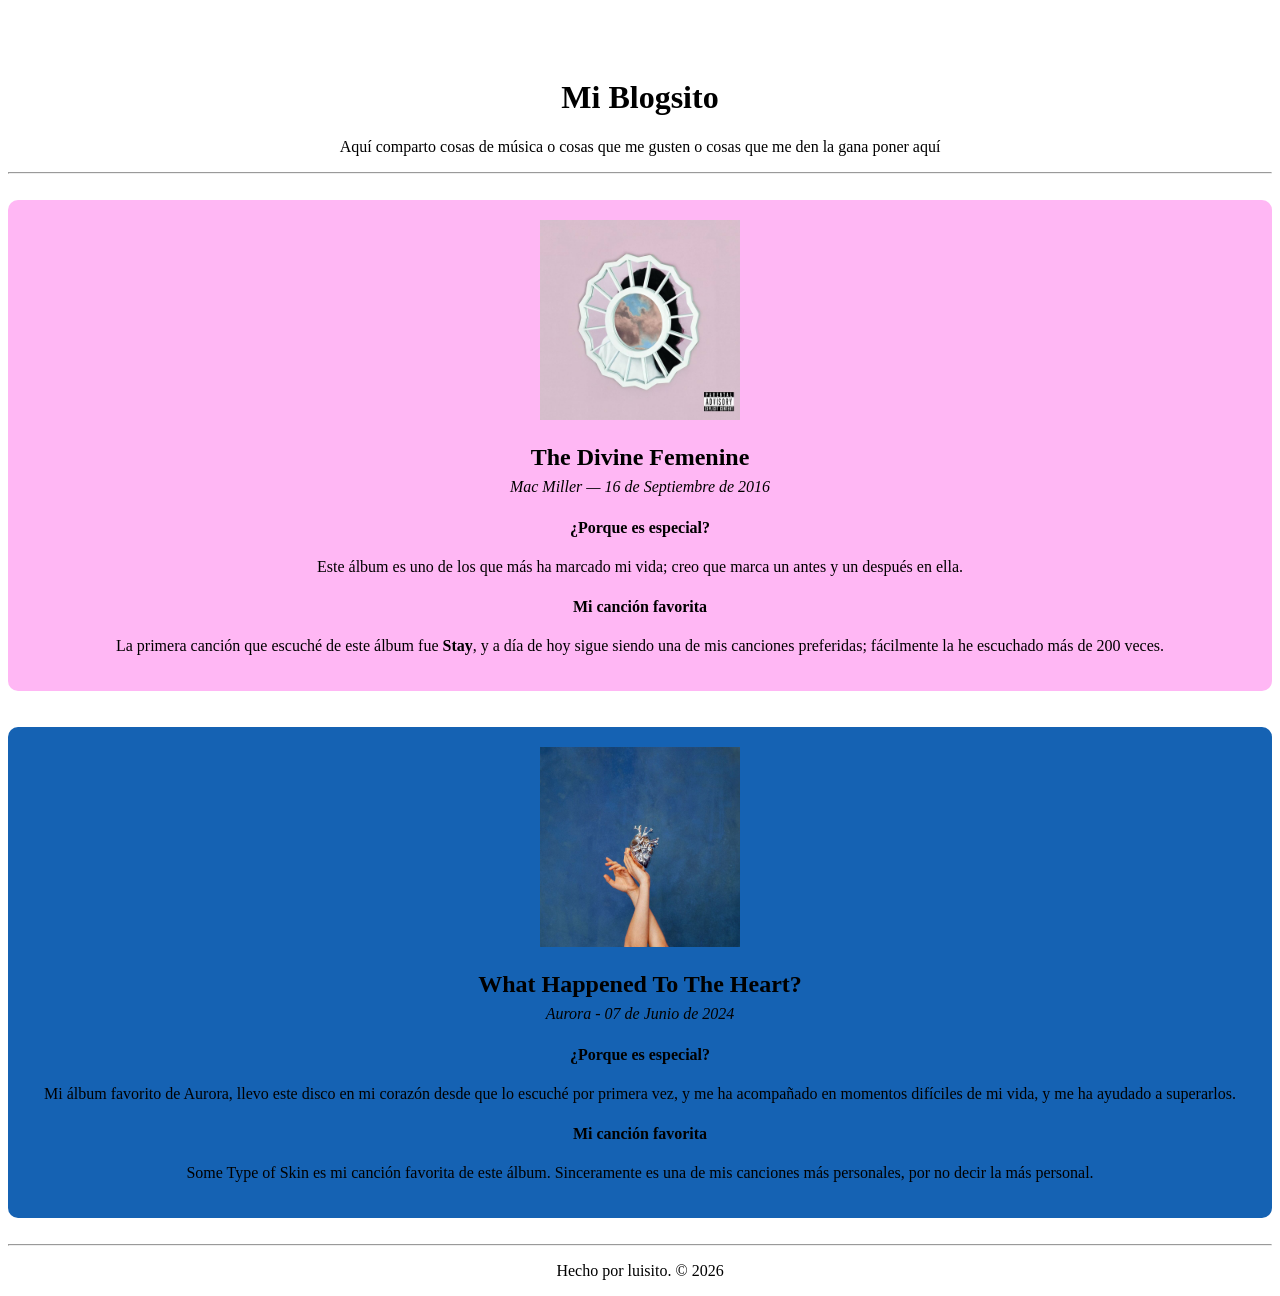
==== index.html @ edd86113 "Aurorita" ====
<!DOCTYPE html>
<html lang="es">
<head>
    <meta charset="UTF-8">
    <meta name="viewport" content="width=device-width, initial-scale=1.0">
    <title>Blogsito</title>
    <link rel="stylesheet" href="css/style.css">
</head>
<body>
    <header>
       <h1 align="center">Mi Blogsito</h1>
    <p>Aquí comparto cosas de música o cosas que me gusten o cosas que me den la gana poner aquí</p>
    </header> 
<hr>
<br>

<main>
    <div id="album1">
        <article>
            <div style="text-align: center;">
            <img src="img/TDF.jpg" width="200">
            </div>

            <h2 >
                The Divine Femenine
                <br>
                <span style="font-weight: normal; font-size: 16px;"><em>Mac Miller — 16 de Septiembre de 2016</em></span>
            </h2> 

           <h4>
            ¿Porque es especial?
           </h4>
           <p>
            Este álbum es uno de los que más ha marcado mi vida; creo que marca un antes y un después en ella.
           </p>

           <h4>Mi canción favorita</h4>
            <p >
            La primera canción que escuché de este álbum fue <b>Stay</b>, y a día de hoy 
            sigue siendo una de mis canciones preferidas; fácilmente la he escuchado más de 200 veces.
            </p>
        </article>
    </div>
        <br>
        <br>
    <div id="album2">
        <article>
            <div style="text-align: center;">
            <img src="img/WHTTH.jpg" width="200">
            </div>

            <h2 >
                What Happened To The Heart?
                <br>
                <span style="font-weight: normal; font-size: 16px;"><em>Aurora - 07 de Junio de 2024</em></span>
            </h2> 

           <h4>
            ¿Porque es especial?
           </h4>
           <p>
           Mi álbum favorito de Aurora, llevo este disco en mi corazón desde que lo escuché por primera vez, 
           y me ha acompañado en momentos difíciles de mi vida, y me ha ayudado a superarlos.
           </p>

           <h4>Mi canción favorita</h4>
            <p >
            Some Type of Skin es mi canción favorita de este álbum. Sinceramente es una de mis canciones más personales, por no decir la más personal.
            </p>
        </article>
    </div>


    </main>

    <br>
    <hr>

    <footer>
        <p>Hecho por luisito. &copy; 2026</p>
    </footer>

</body>
</html>
---- css/style.css ----
p, h2, h4 {
    text-align: center;
}

#album1{
   background-color: #ffb7f4; 
    padding: 20px;
    border-radius: 10px;
}

#album2{
   background-color: #1562b3; 
    padding: 20px;
    border-radius: 10px;
}

body {
    background-color: #ffffff
    text-align: center;
    padding-top: 50px;
}
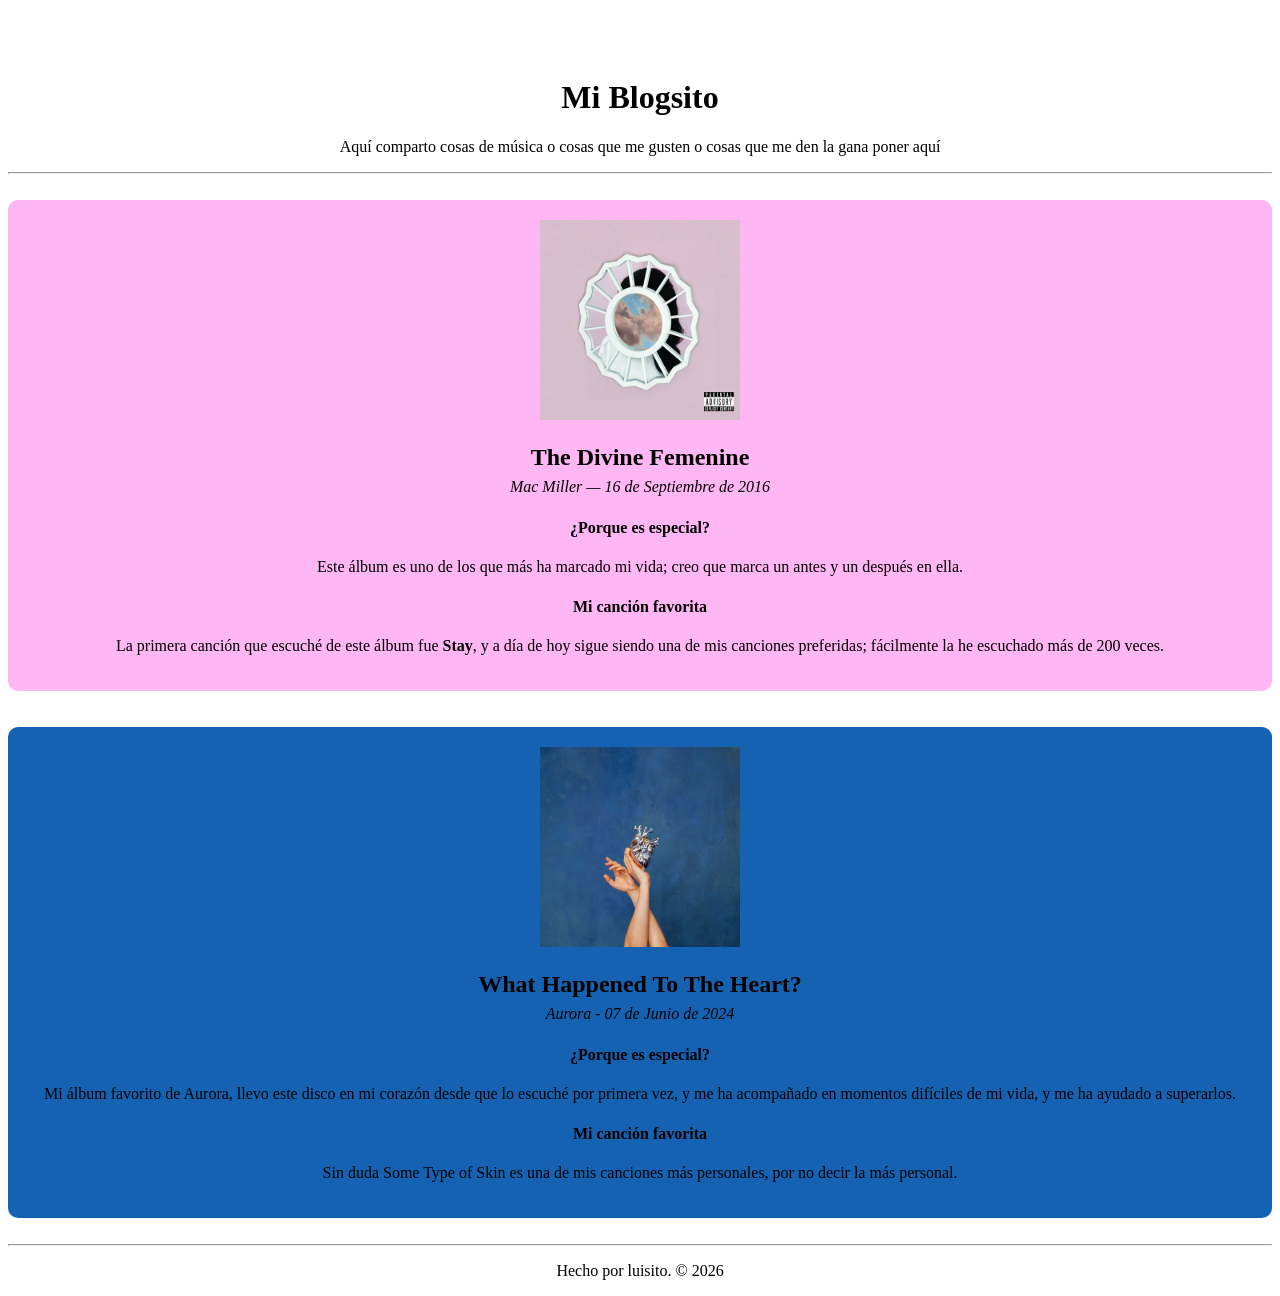
==== commit 81e04ef9: "cosas x" ====
--- a/index.html
+++ b/index.html
@@ -65,7 +65,7 @@
 
            <h4>Mi canción favorita</h4>
             <p >
-            Some Type of Skin es mi canción favorita de este álbum. Sinceramente es una de mis canciones más personales, por no decir la más personal.
+            Sin duda Some Type of Skin es una de mis canciones más personales, por no decir la más personal.
             </p>
         </article>
     </div>
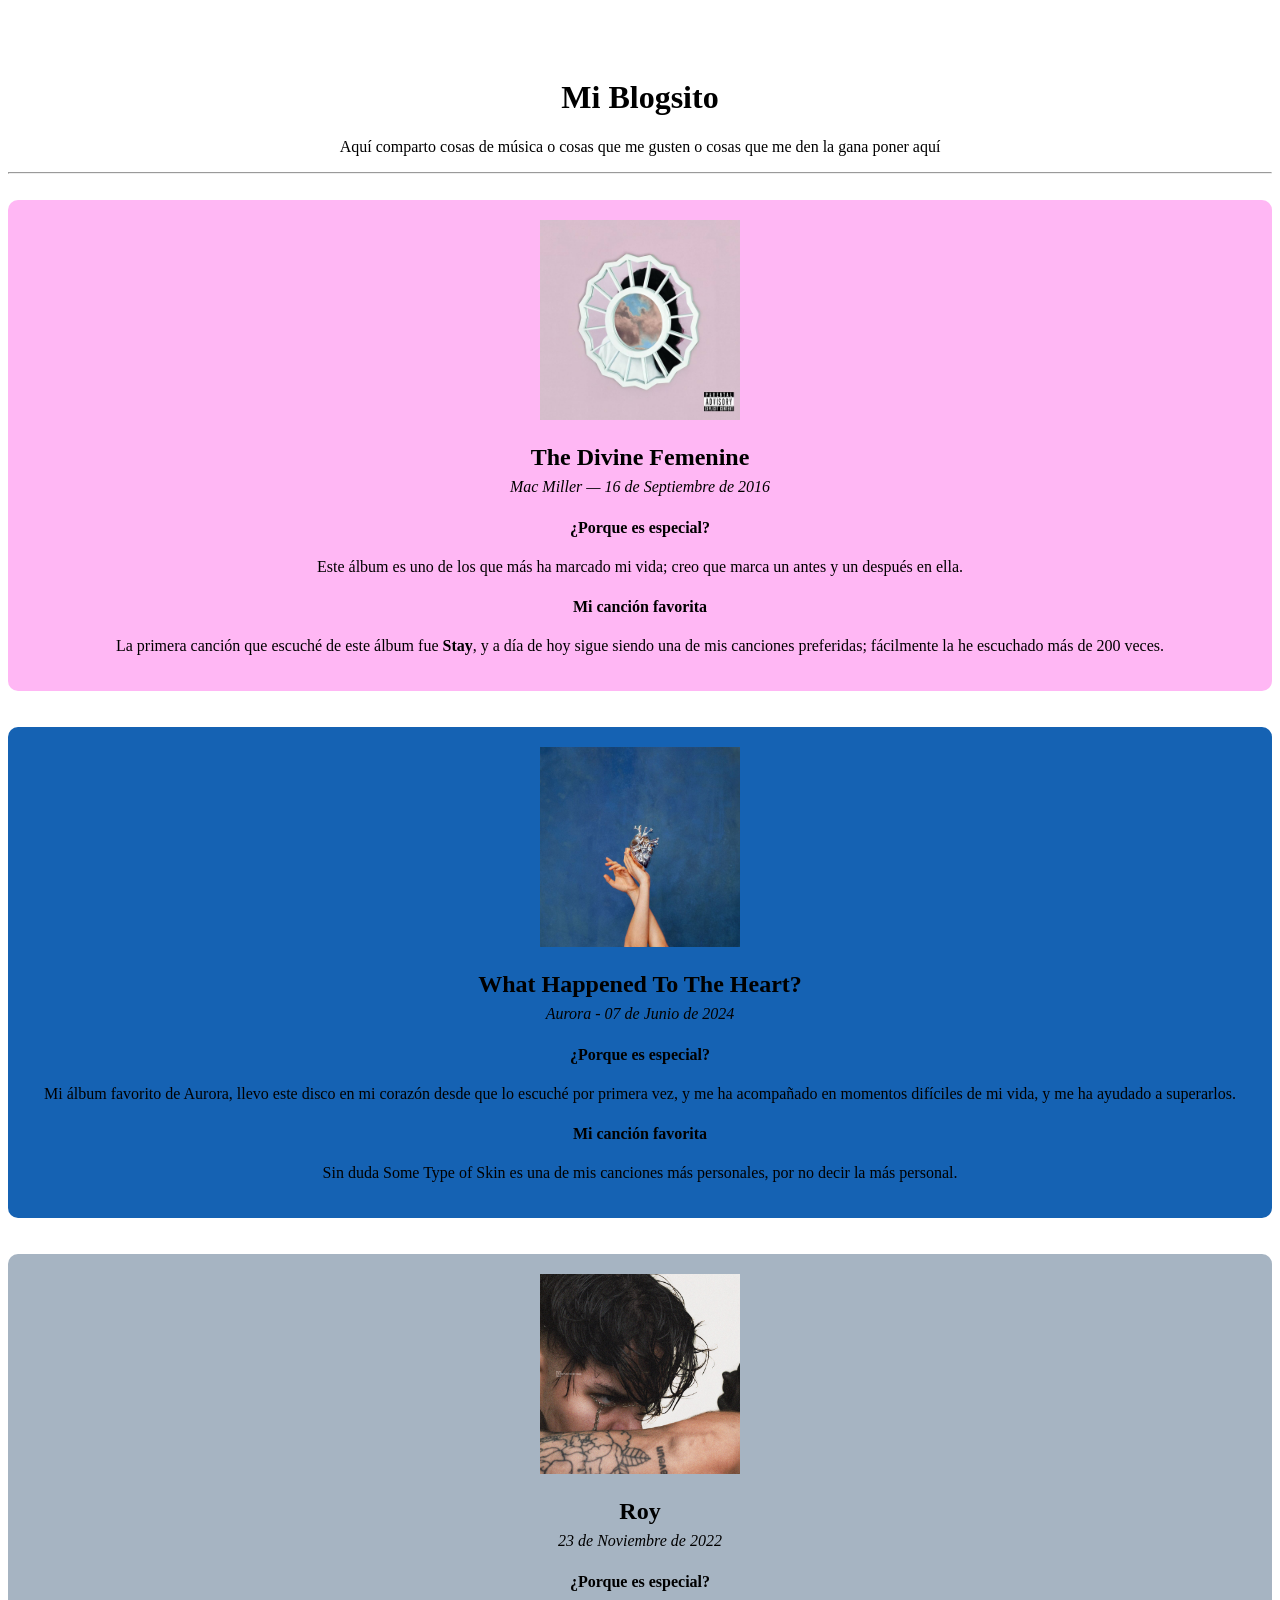
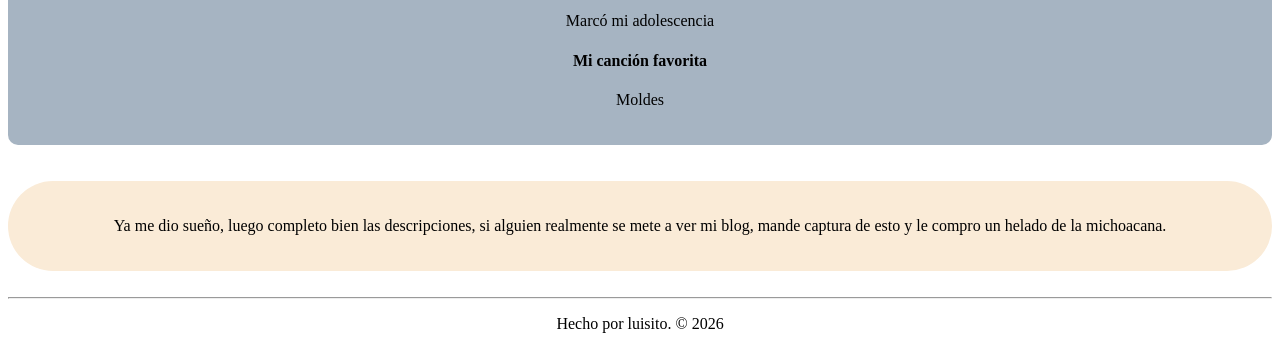
==== commit a876030f: "sueño" ====
--- a/index.html
+++ b/index.html
@@ -41,8 +41,10 @@
             </p>
         </article>
     </div>
+
         <br>
         <br>
+
     <div id="album2">
         <article>
             <div style="text-align: center;">
@@ -70,6 +72,44 @@
         </article>
     </div>
 
+        <br>
+        <br>
+
+    <div id="album3">
+        <article>
+            <div style="text-align: center;">
+            <img src="img/ROY.jpeg" width="200">
+            </div>
+
+            <h2 >
+                Roy
+                <br>
+                <span style="font-weight: normal; font-size: 16px;"><em>23 de Noviembre de 2022</em></span>
+            </h2> 
+
+           <h4>
+            ¿Porque es especial?
+           </h4>
+           <p>
+          Marcó mi adolescencia
+           </p>
+
+           <h4>Mi canción favorita</h4>
+            <p >
+            Moldes
+            </p>
+        </article>
+    </div>
+    <br>
+    <br>
+
+    <div id="xd">
+        <p>
+            Ya me dio sueño, luego completo bien las descripciones, si alguien realmente se mete a ver mi blog,
+             mande captura de esto y le compro un helado de la michoacana.  
+        </p>
+    </div>
+
 
     </main>
 
--- a/css/style.css
+++ b/css/style.css
@@ -14,6 +14,17 @@
     border-radius: 10px;
 }
 
+#album3{
+   background-color: #a6b4c2; 
+    padding: 20px;
+    border-radius: 10px;
+}
+#xd{
+background-color: antiquewhite;
+padding: 20px;
+border-radius: 50px;
+}
+
 body {
     background-color: #ffffff
     text-align: center;
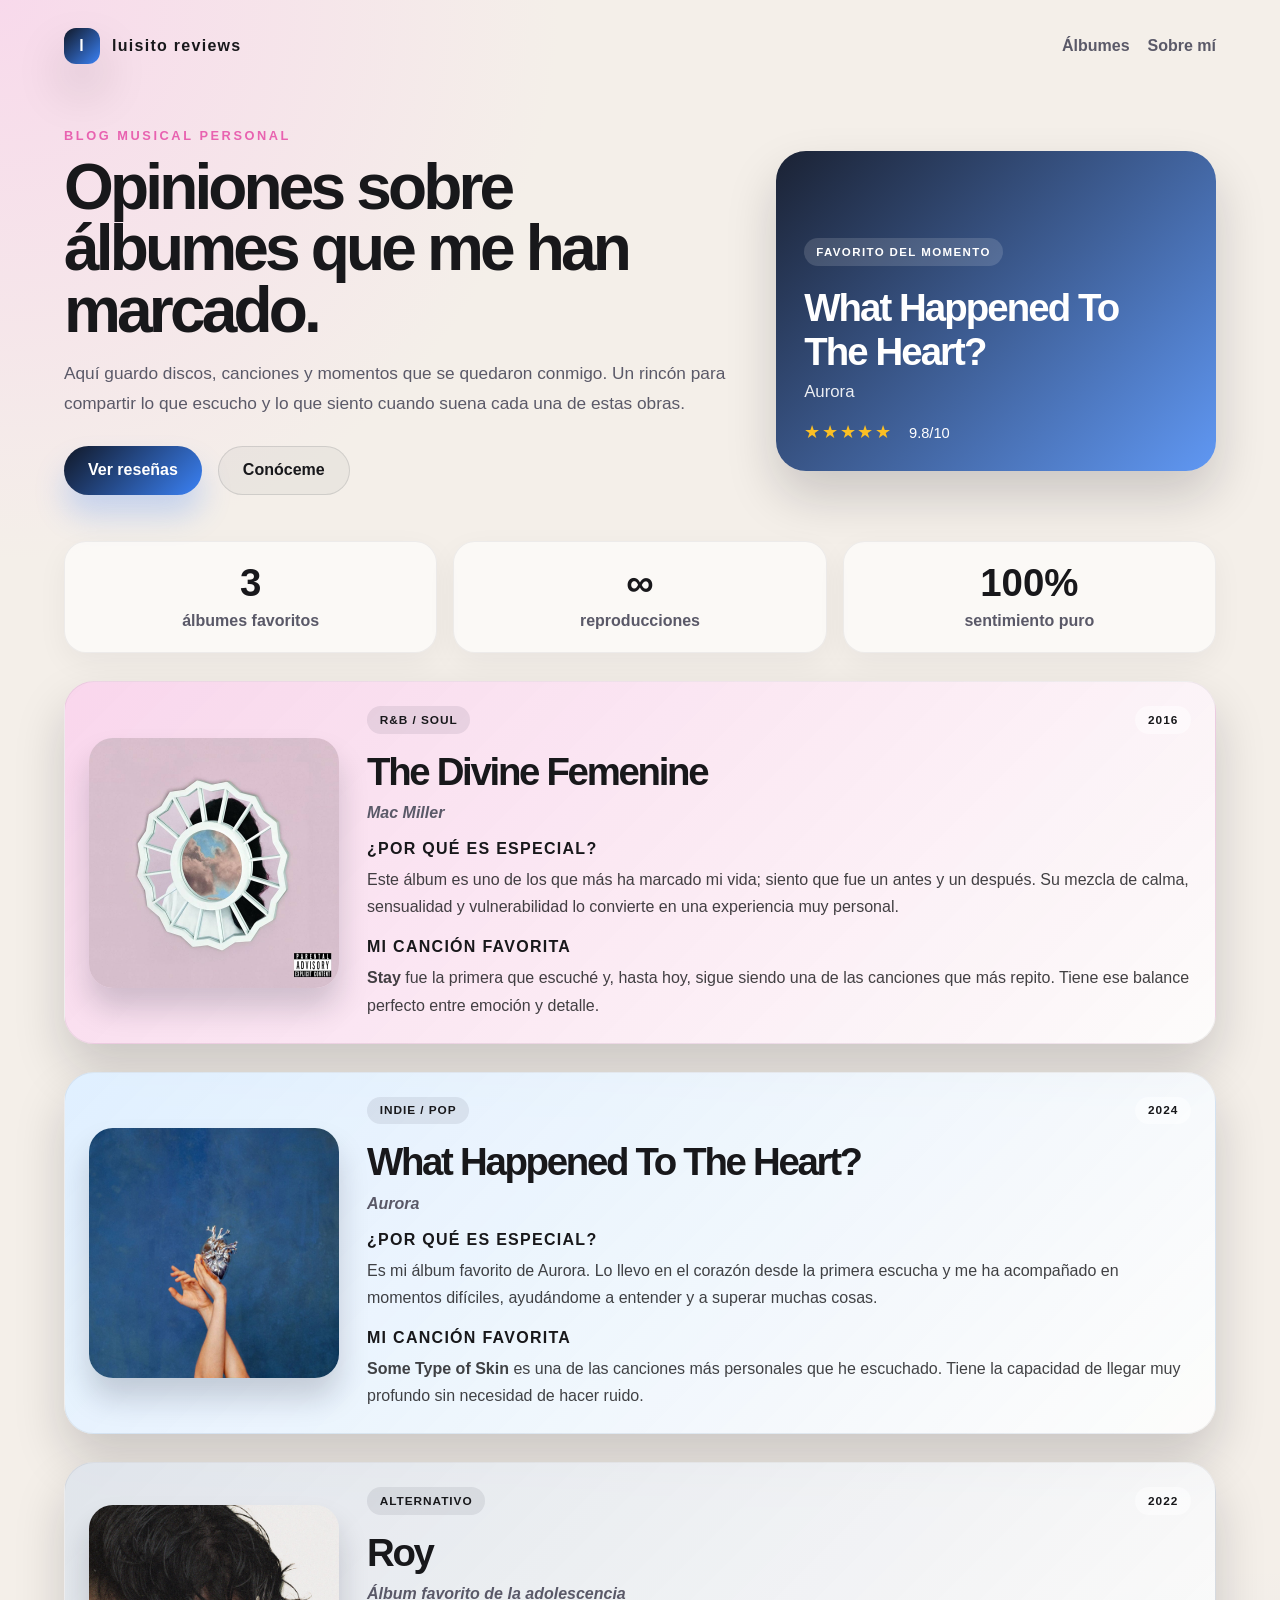
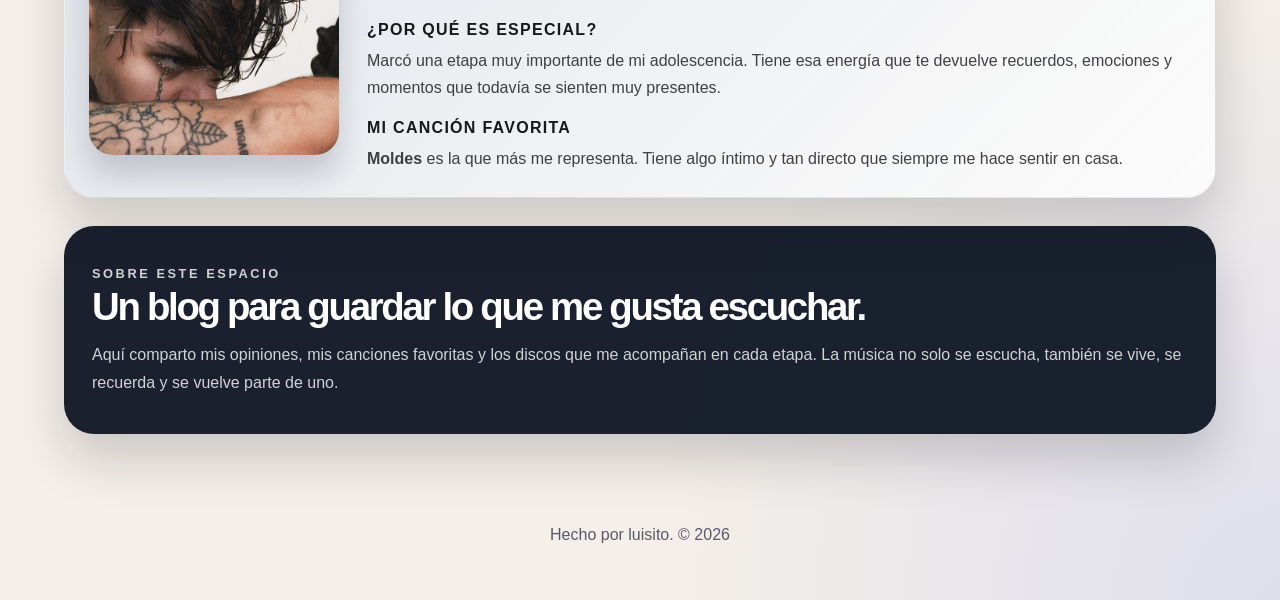
==== commit 68380352: "Rediseño moderno de la página de reseñas Co-authored-by: Copilot <223556219+Copilot@users.noreply.gi" ====
--- a/index.html
+++ b/index.html
@@ -1,124 +1,172 @@
 <!DOCTYPE html>
 <html lang="es">
-<head>
-    <meta charset="UTF-8">
-    <meta name="viewport" content="width=device-width, initial-scale=1.0">
-    <title>Blogsito</title>
-    <link rel="stylesheet" href="css/style.css">
-</head>
-<body>
-    <header>
-       <h1 align="center">Mi Blogsito</h1>
-    <p>Aquí comparto cosas de música o cosas que me gusten o cosas que me den la gana poner aquí</p>
-    </header> 
-<hr>
-<br>
+ <head>
+   <meta charset="UTF-8" />
+   <meta name="viewport" content="width=device-width, initial-scale=1.0" />
+   <title>Album Reviews</title>
+   <link rel="stylesheet" href="css/style.css" />
+ </head>
+ <body>
+   <header class="topbar">
+     <div class="brand">
+       <span class="brand-mark">L</span>
+       <span>luisito reviews</span>
+     </div>
+     <nav class="nav">
+       <a href="#albumes">Álbumes</a>
+       <a href="#about">Sobre mí</a>
+     </nav>
+   </header>
 
-<main>
-    <div id="album1">
-        <article>
-            <div style="text-align: center;">
-            <img src="img/TDF.jpg" width="200">
+   <main class="page-shell">
+     <section class="hero">
+       <div class="hero-copy">
+         <p class="eyebrow">Blog musical personal</p>
+         <h1>Opiniones sobre álbumes que me han marcado.</h1>
+         <p class="lead">
+           Aquí guardo discos, canciones y momentos que se quedaron conmigo.
+           Un rincón para compartir lo que escucho y lo que siento cuando suena cada una de estas obras.
+         </p>
+         <div class="hero-actions">
+           <a class="button primary" href="#albumes">Ver reseñas</a>
+           <a class="button ghost" href="#about">Conóceme</a>
+         </div>
+       </div>
+
+       <div class="hero-card">
+         <div class="mini-label">Favorito del momento</div>
+         <h2>What Happened To The Heart?</h2>
+         <p>Aurora</p>
+         <div class="rating">
+           <span>★★★★★</span>
+           <small>9.8/10</small>
+         </div>
+       </div>
+     </section>
+
+     <section class="stats" aria-label="estadísticas de la página">
+       <div class="stat">
+         <strong>3</strong>
+         <span>álbumes favoritos</span>
+       </div>
+       <div class="stat">
+         <strong>∞</strong>
+         <span>reproducciones</span>
+       </div>
+       <div class="stat">
+         <strong>100%</strong>
+         <span>sentimiento puro</span>
+       </div>
+     </section>
+
+     <section class="albums" id="albumes">
+       <article class="album-card album-card--pink">
+         <div class="cover-wrap">
+           <img src="img/TDF.jpg" alt="Portada de The Divine Femenine" />
+         </div>
+
+         <div class="album-body">
+           <div class="meta-row">
+             <span class="tag">R&B / Soul</span>
+             <span class="year">2016</span>
+           </div>
+           <h3>The Divine Femenine</h3>
+           <p class="artist">Mac Miller</p>
+
+           <div class="section-block">
+             <h4>¿Por qué es especial?</h4>
+             <p>
+               Este álbum es uno de los que más ha marcado mi vida; siento que fue un antes y un después.
+               Su mezcla de calma, sensualidad y vulnerabilidad lo convierte en una experiencia muy personal.
+             </p>
             </div>
 
-            <h2 >
-                The Divine Femenine
-                <br>
-                <span style="font-weight: normal; font-size: 16px;"><em>Mac Miller — 16 de Septiembre de 2016</em></span>
-            </h2> 
+           <div class="section-block">
+             <h4>Mi canción favorita</h4>
+             <p>
+               <strong>Stay</strong> fue la primera que escuché y, hasta hoy, sigue siendo una de las canciones que más repito.
+               Tiene ese balance perfecto entre emoción y detalle.
+             </p>
+           </div>
+         </div>
+       </article>
 
-           <h4>
-            ¿Porque es especial?
-           </h4>
-           <p>
-            Este álbum es uno de los que más ha marcado mi vida; creo que marca un antes y un después en ella.
-           </p>
+       <article class="album-card album-card--blue">
+         <div class="cover-wrap">
+           <img src="img/WHTTH.jpg" alt="Portada de What Happened To The Heart?" />
+         </div>
 
-           <h4>Mi canción favorita</h4>
-            <p >
-            La primera canción que escuché de este álbum fue <b>Stay</b>, y a día de hoy 
-            sigue siendo una de mis canciones preferidas; fácilmente la he escuchado más de 200 veces.
-            </p>
-        </article>
-    </div>
+         <div class="album-body">
+           <div class="meta-row">
+             <span class="tag">Indie / Pop</span>
+             <span class="year">2024</span>
+           </div>
+           <h3>What Happened To The Heart?</h3>
+           <p class="artist">Aurora</p>
 
-        <br>
-        <br>
+           <div class="section-block">
+             <h4>¿Por qué es especial?</h4>
+             <p>
+               Es mi álbum favorito de Aurora. Lo llevo en el corazón desde la primera escucha y me ha acompañado en momentos difíciles,
+               ayudándome a entender y a superar muchas cosas.
+             </p>
+           </div>
 
-    <div id="album2">
-        <article>
-            <div style="text-align: center;">
-            <img src="img/WHTTH.jpg" width="200">
-            </div>
+           <div class="section-block">
+             <h4>Mi canción favorita</h4>
+             <p>
+               <strong>Some Type of Skin</strong> es una de las canciones más personales que he escuchado.
+               Tiene la capacidad de llegar muy profundo sin necesidad de hacer ruido.
+             </p>
+           </div>
+         </div>
+       </article>
 
-            <h2 >
-                What Happened To The Heart?
-                <br>
-                <span style="font-weight: normal; font-size: 16px;"><em>Aurora - 07 de Junio de 2024</em></span>
-            </h2> 
+       <article class="album-card album-card--gray">
+         <div class="cover-wrap">
+           <img src="img/ROY.jpeg" alt="Portada del álbum Roy" />
+         </div>
 
-           <h4>
-            ¿Porque es especial?
-           </h4>
-           <p>
-           Mi álbum favorito de Aurora, llevo este disco en mi corazón desde que lo escuché por primera vez, 
-           y me ha acompañado en momentos difíciles de mi vida, y me ha ayudado a superarlos.
-           </p>
+         <div class="album-body">
+           <div class="meta-row">
+             <span class="tag">Alternativo</span>
+             <span class="year">2022</span>
+           </div>
+           <h3>Roy</h3>
+           <p class="artist">Álbum favorito de la adolescencia</p>
 
-           <h4>Mi canción favorita</h4>
-            <p >
-            Sin duda Some Type of Skin es una de mis canciones más personales, por no decir la más personal.
-            </p>
-        </article>
-    </div>
+           <div class="section-block">
+             <h4>¿Por qué es especial?</h4>
+             <p>
+               Marcó una etapa muy importante de mi adolescencia. Tiene esa energía que te devuelve recuerdos,
+               emociones y momentos que todavía se sienten muy presentes.
+             </p>
+           </div>
 
-        <br>
-        <br>
+           <div class="section-block">
+             <h4>Mi canción favorita</h4>
+             <p>
+               <strong>Moldes</strong> es la que más me representa. Tiene algo íntimo y tan directo que siempre me hace sentir en casa.
+             </p>
+           </div>
+         </div>
+       </article>
+     </section>
 
-    <div id="album3">
-        <article>
-            <div style="text-align: center;">
-            <img src="img/ROY.jpeg" width="200">
-            </div>
+     <section class="about" id="about">
+       <div class="about-card">
+         <p class="eyebrow">Sobre este espacio</p>
+         <h2>Un blog para guardar lo que me gusta escuchar.</h2>
+         <p>
+           Aquí comparto mis opiniones, mis canciones favoritas y los discos que me acompañan en cada etapa.
+           La música no solo se escucha, también se vive, se recuerda y se vuelve parte de uno.
+         </p>
+       </div>
+     </section>
+   </main>
 
-            <h2 >
-                Roy
-                <br>
-                <span style="font-weight: normal; font-size: 16px;"><em>23 de Noviembre de 2022</em></span>
-            </h2> 
-
-           <h4>
-            ¿Porque es especial?
-           </h4>
-           <p>
-          Marcó mi adolescencia
-           </p>
-
-           <h4>Mi canción favorita</h4>
-            <p >
-            Moldes
-            </p>
-        </article>
-    </div>
-    <br>
-    <br>
-
-    <div id="xd">
-        <p>
-            Ya me dio sueño, luego completo bien las descripciones, si alguien realmente se mete a ver mi blog,
-             mande captura de esto y le compro un helado de la michoacana.  
-        </p>
-    </div>
-
-
-    </main>
-
-    <br>
-    <hr>
-
-    <footer>
-        <p>Hecho por luisito. &copy; 2026</p>
-    </footer>
-
-</body>
+   <footer class="footer">
+     <p>Hecho por luisito. © 2026</p>
+   </footer>
+ </body>
 </html>
--- a/css/style.css
+++ b/css/style.css
@@ -1,32 +1,417 @@
-p, h2, h4 {
-    text-align: center;
-}
-
-#album1{
-   background-color: #ffb7f4; 
-    padding: 20px;
-    border-radius: 10px;
-}
-
-#album2{
-   background-color: #1562b3; 
-    padding: 20px;
-    border-radius: 10px;
-}
-
-#album3{
-   background-color: #a6b4c2; 
-    padding: 20px;
-    border-radius: 10px;
-}
-#xd{
-background-color: antiquewhite;
-padding: 20px;
-border-radius: 50px;
+:root {
+ --bg: #f4efe9;
+ --bg-strong: #1a1a1d;
+ --card: rgba(255, 255, 255, 0.72);
+ --card-strong: rgba(255, 255, 255, 0.9);
+ --text: #18181b;
+ --muted: #5a5968;
+ --shadow: 0 25px 50px rgba(16, 18, 29, 0.18);
+ --pink: #f9d4ec;
+ --pink-deep: #e862b0;
+ --blue: #dfefff;
+ --blue-deep: #2a5aa8;
+ --gray: #dfe4eb;
+ --gray-deep: #4d5f73;
+}
+
+* {
+ box-sizing: border-box;
+}
+
+html {
+ scroll-behavior: smooth;
 }
 
 body {
-    background-color: #ffffff
-    text-align: center;
-    padding-top: 50px;
+ margin: 0;
+ min-height: 100vh;
+ background:
+   radial-gradient(circle at top left, rgba(249, 212, 236, 0.8), transparent 22%),
+   radial-gradient(circle at bottom right, rgba(91, 124, 255, 0.14), transparent 25%),
+   var(--bg);
+ color: var(--text);
+ font-family: "Segoe UI", Tahoma, Geneva, Verdana, sans-serif;
+}
+
+img {
+ max-width: 100%;
+ display: block;
+}
+
+.topbar {
+ max-width: 1200px;
+ margin: 0 auto;
+ padding: 28px 24px 10px;
+ display: flex;
+ align-items: center;
+ justify-content: space-between;
+}
+
+.brand {
+ display: inline-flex;
+ align-items: center;
+ gap: 12px;
+ font-weight: 700;
+ letter-spacing: 0.08em;
+ text-transform: lowercase;
+}
+
+.brand-mark {
+ width: 36px;
+ height: 36px;
+ border-radius: 12px;
+ display: grid;
+ place-items: center;
+ background: linear-gradient(135deg, #111827, #3b82f6);
+ color: white;
+ box-shadow: var(--shadow);
+}
+
+.nav {
+ display: flex;
+ gap: 18px;
+}
+
+.nav a {
+ color: var(--muted);
+ text-decoration: none;
+ font-weight: 600;
+}
+
+.page-shell {
+ max-width: 1200px;
+ margin: 0 auto;
+ padding: 20px 24px 48px;
+}
+
+.hero {
+ display: grid;
+ grid-template-columns: 1.4fr 0.9fr;
+ gap: 28px;
+ align-items: center;
+ padding: 34px 0 30px;
+}
+
+.eyebrow {
+ margin: 0 0 14px;
+ font-size: 0.8rem;
+ font-weight: 700;
+ letter-spacing: 0.2em;
+ text-transform: uppercase;
+ color: var(--pink-deep);
+}
+
+.hero-copy h1 {
+ margin: 0;
+ font-size: clamp(2.4rem, 5vw, 5rem);
+ line-height: 0.96;
+ letter-spacing: -0.06em;
+}
+
+.lead {
+ max-width: 680px;
+ margin-top: 18px;
+ color: var(--muted);
+ font-size: 1.08rem;
+ line-height: 1.7;
+}
+
+.hero-actions {
+ display: flex;
+ gap: 16px;
+ flex-wrap: wrap;
+ margin-top: 28px;
+}
+
+.button {
+ display: inline-flex;
+ align-items: center;
+ justify-content: center;
+ padding: 0.9rem 1.5rem;
+ border-radius: 999px;
+ text-decoration: none;
+ font-weight: 700;
+ transition: transform 0.2s ease, box-shadow 0.2s ease;
+}
+
+.button:hover {
+ transform: translateY(-2px);
+}
+
+.button.primary {
+ color: white;
+ background: linear-gradient(135deg, #111827, #3b82f6);
+ box-shadow: 0 20px 30px rgba(59, 130, 246, 0.25);
+}
+
+.button.ghost {
+ color: var(--text);
+ background: rgba(17, 24, 39, 0.04);
+ border: 1px solid rgba(17, 24, 39, 0.12);
+}
+
+.hero-card {
+ min-height: 320px;
+ padding: 28px;
+ border-radius: 30px;
+ background: linear-gradient(135deg, rgba(15, 23, 42, 0.95), rgba(59, 130, 246, 0.8));
+ color: white;
+ box-shadow: var(--shadow);
+ display: flex;
+ flex-direction: column;
+ justify-content: end;
+}
+
+.mini-label {
+ display: inline-block;
+ width: fit-content;
+ padding: 8px 12px;
+ border-radius: 999px;
+ background: rgba(255, 255, 255, 0.14);
+ font-size: 0.72rem;
+ font-weight: 700;
+ text-transform: uppercase;
+ letter-spacing: 0.12em;
+}
+
+.hero-card h2 {
+ margin: 20px 0 8px;
+ font-size: clamp(2rem, 3vw, 2.7rem);
+ letter-spacing: -0.05em;
+}
+
+.hero-card p {
+ margin: 0;
+ font-size: 1.05rem;
+ opacity: 0.9;
+}
+
+.rating {
+ margin-top: 20px;
+ display: flex;
+ align-items: center;
+ gap: 16px;
+ font-size: 1.1rem;
+}
+
+.rating span {
+ color: #fbbf24;
+ letter-spacing: 0.1em;
+}
+
+.stats {
+ display: grid;
+ grid-template-columns: repeat(3, minmax(0, 1fr));
+ gap: 16px;
+ margin: 16px 0 28px;
+}
+
+.stat {
+ padding: 22px 20px;
+ border-radius: 22px;
+ background: rgba(255, 255, 255, 0.6);
+ border: 1px solid rgba(17, 24, 39, 0.06);
+ display: flex;
+ flex-direction: column;
+ align-items: center;
+ justify-content: center;
+ box-shadow: 0 10px 30px rgba(15, 23, 42, 0.05);
+}
+
+.stat strong {
+ font-size: clamp(2rem, 3vw, 2.8rem);
+ line-height: 1;
+}
+
+.stat span {
+ margin-top: 10px;
+ color: var(--muted);
+ font-weight: 600;
+ text-align: center;
+}
+
+.albums {
+ display: grid;
+ grid-template-columns: 1fr;
+ gap: 28px;
+}
+
+.album-card {
+ display: grid;
+ grid-template-columns: 250px minmax(0, 1fr);
+ gap: 28px;
+ align-items: center;
+ padding: 24px;
+ border-radius: 30px;
+ overflow: hidden;
+ box-shadow: var(--shadow);
+ border: 1px solid rgba(17, 24, 39, 0.06);
+}
+
+.album-card--pink {
+ background: linear-gradient(135deg, rgba(249, 212, 236, 0.93), rgba(255, 255, 255, 0.8));
+}
+
+.album-card--blue {
+ background: linear-gradient(135deg, rgba(223, 239, 255, 0.98), rgba(255, 255, 255, 0.82));
+}
+
+.album-card--gray {
+ background: linear-gradient(135deg, rgba(223, 228, 235, 0.96), rgba(255, 255, 255, 0.82));
+}
+
+.cover-wrap {
+ width: 100%;
+ aspect-ratio: 1;
+ border-radius: 24px;
+ overflow: hidden;
+ box-shadow: 0 20px 30px rgba(17, 24, 39, 0.18);
+}
+
+.cover-wrap img {
+ width: 100%;
+ height: 100%;
+ object-fit: cover;
+}
+
+.album-body {
+ display: flex;
+ flex-direction: column;
+ gap: 18px;
+}
+
+.meta-row {
+ display: flex;
+ align-items: center;
+ justify-content: space-between;
+ gap: 12px;
+}
+
+.tag,
+.year {
+ display: inline-flex;
+ align-items: center;
+ padding: 0.42rem 0.8rem;
+ border-radius: 999px;
+ font-size: 0.74rem;
+ font-weight: 700;
+ letter-spacing: 0.08em;
+ text-transform: uppercase;
+}
+
+.tag {
+ background: rgba(17, 24, 39, 0.08);
+}
+
+.year {
+ background: rgba(255, 255, 255, 0.45);
+}
+
+.album-card h3 {
+ margin: 0;
+ font-size: clamp(2rem, 3vw, 2.6rem);
+ line-height: 1.05;
+ letter-spacing: -0.06em;
+}
+
+.artist {
+ margin: -6px 0 0;
+ color: var(--muted);
+ font-weight: 700;
+ font-style: italic;
+}
+
+.section-block {
+ display: flex;
+ flex-direction: column;
+ gap: 8px;
+}
+
+.section-block h4 {
+ margin: 0;
+ font-size: 1rem;
+ text-transform: uppercase;
+ letter-spacing: 0.08em;
+ color: var(--text);
+}
+
+.section-block p {
+ margin: 0;
+ line-height: 1.7;
+ color: rgba(24, 24, 27, 0.82);
+}
+
+.about {
+ padding-top: 28px;
+}
+
+.about-card {
+ padding: 36px 28px;
+ background: rgba(17, 24, 39, 0.96);
+ color: white;
+ border-radius: 30px;
+ box-shadow: var(--shadow);
+}
+
+.about-card h2 {
+ margin: 0 0 12px;
+ font-size: clamp(2rem, 3vw, 3rem);
+ letter-spacing: -0.06em;
+}
+
+.about-card p {
+ margin: 0;
+ color: rgba(255, 255, 255, 0.8);
+ line-height: 1.8;
+}
+
+.footer {
+ padding: 28px 20px 40px;
+ text-align: center;
+ color: var(--muted);
+}
+
+@media (max-width: 800px) {
+ .topbar {
+   flex-direction: column;
+   gap: 16px;
+ }
+
+ .hero {
+   grid-template-columns: 1fr;
+ }
+
+ .stats {
+   grid-template-columns: 1fr;
+ }
+
+ .album-card {
+   grid-template-columns: 1fr;
+ }
+}
+
+@media (max-width: 540px) {
+ .page-shell {
+   padding-left: 16px;
+   padding-right: 16px;
+ }
+
+ .topbar {
+   padding-left: 16px;
+   padding-right: 16px;
+ }
+
+ .nav {
+   gap: 10px;
+   font-size: 0.9rem;
+ }
+
+ .album-card {
+   padding: 18px;
+ }
+
+ .cover-wrap {
+   max-width: 280px;
+   margin: 0 auto;
+ }
 }
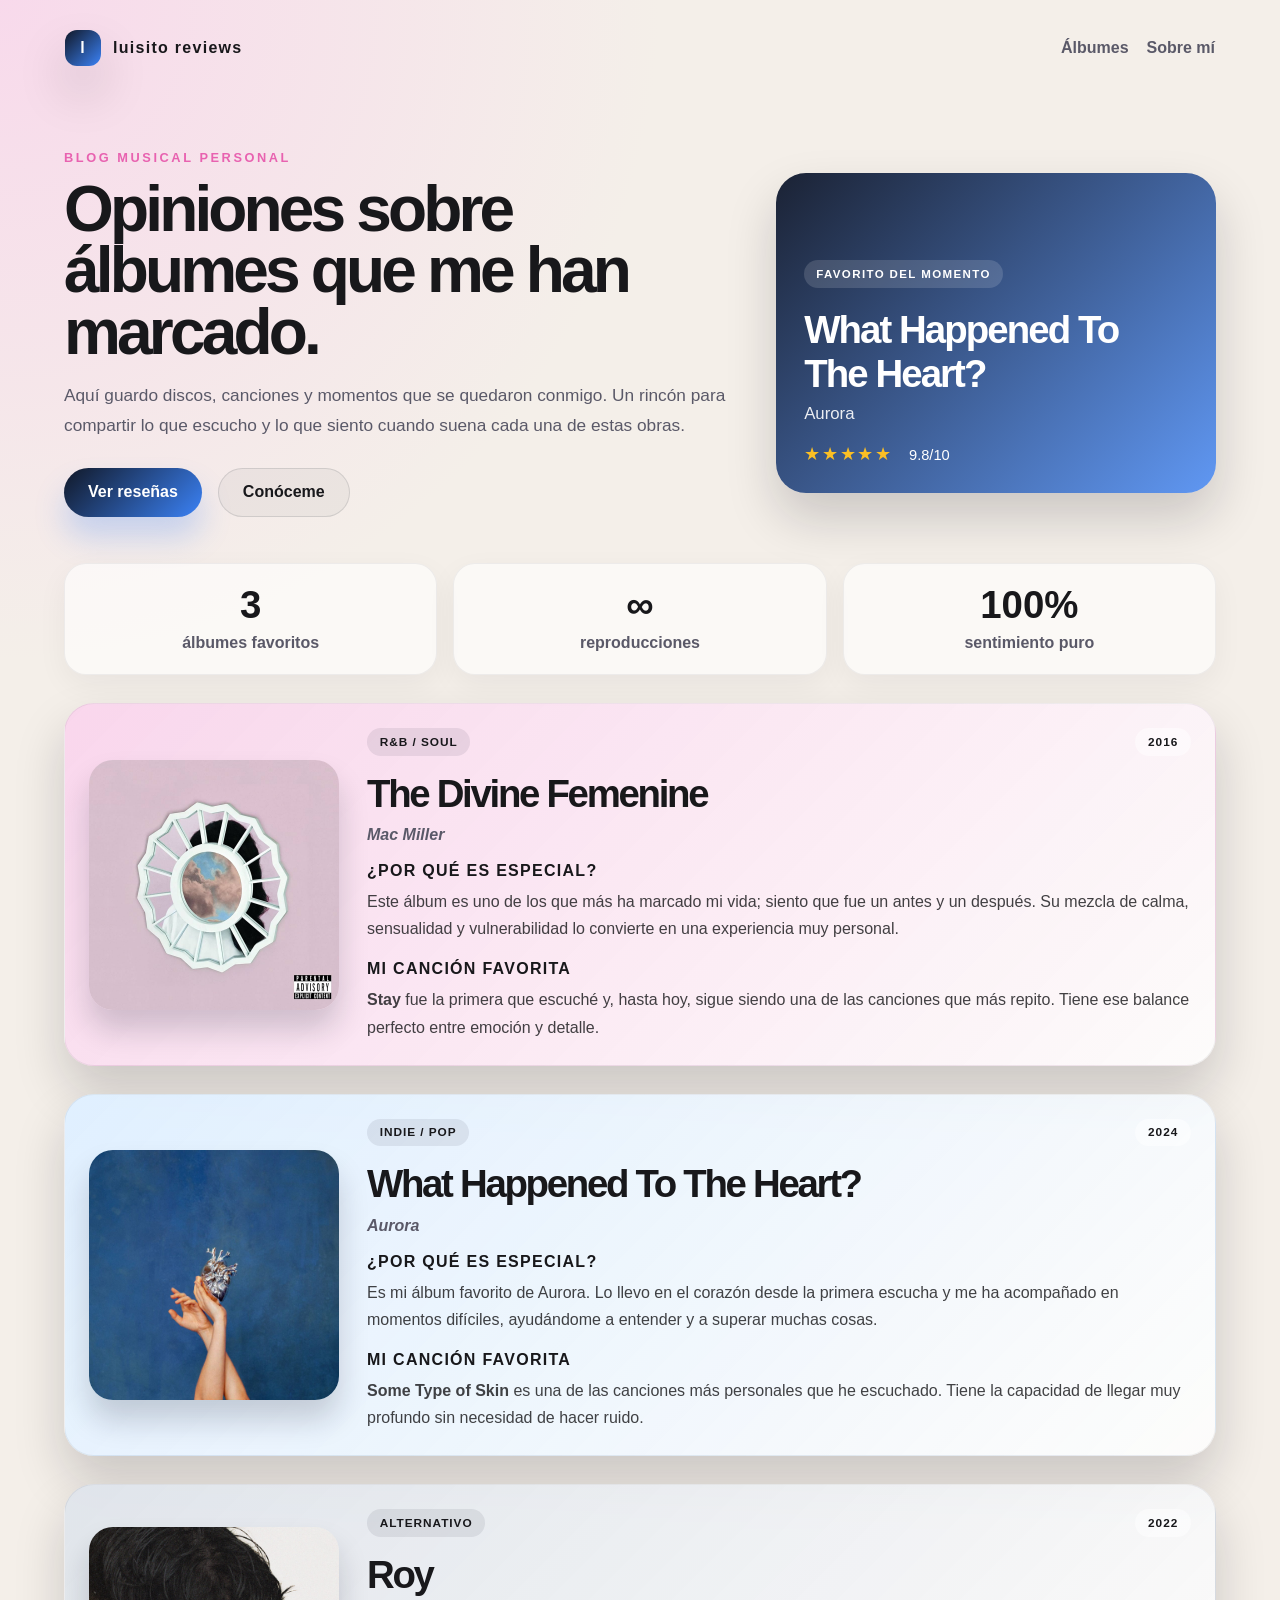
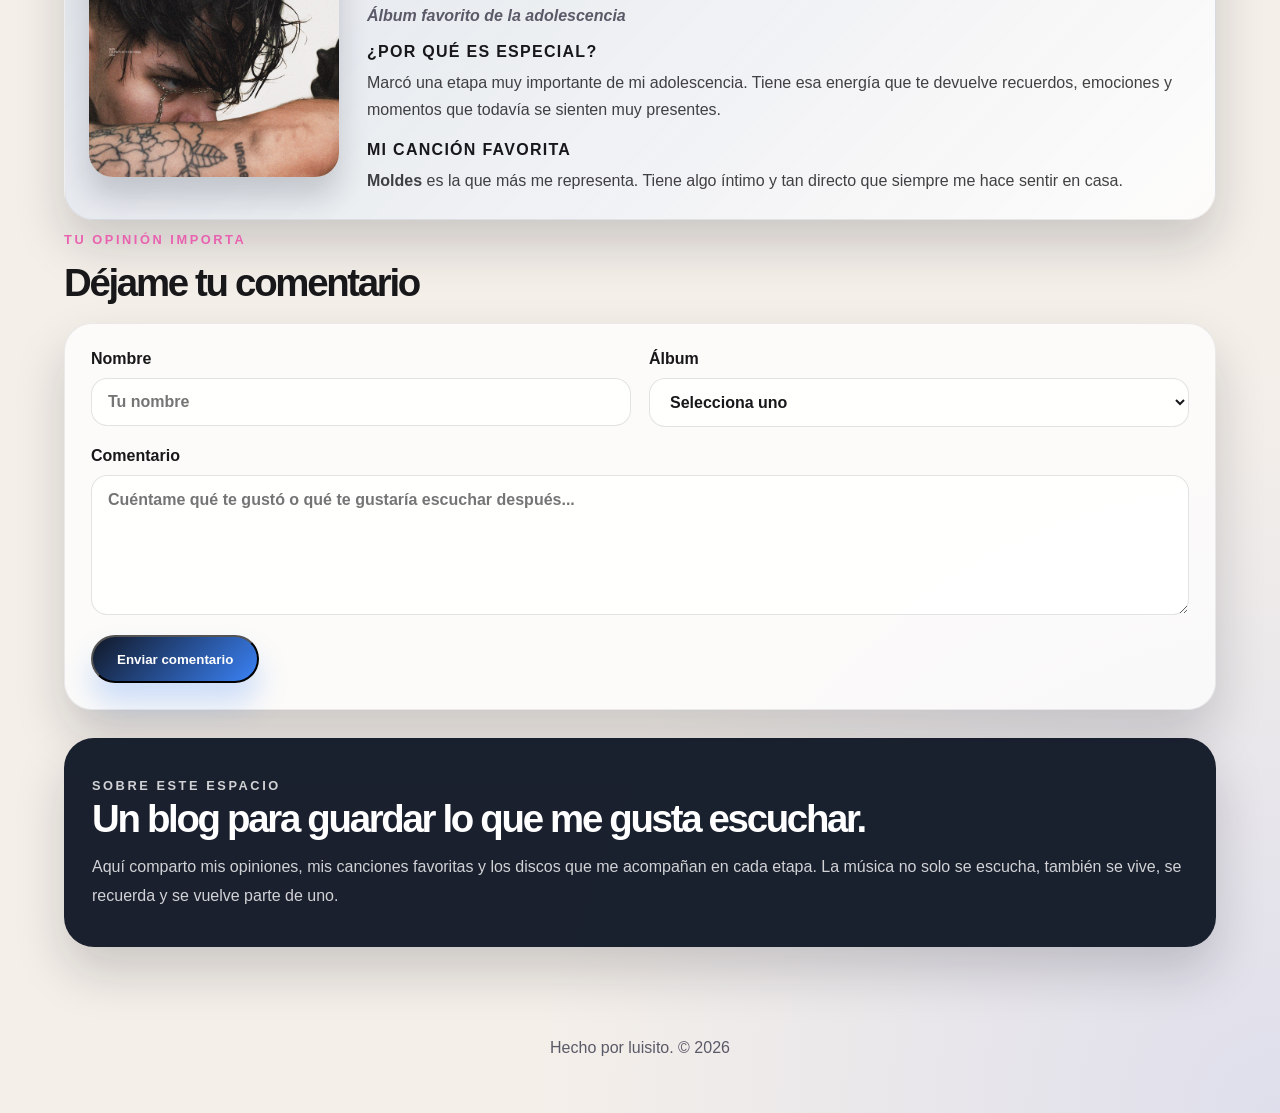
==== commit 0c4d941f: "Actualizar formulario de reseñas" ====
--- a/index.html
+++ b/index.html
@@ -153,6 +153,47 @@
        </article>
      </section>
 
+     <section class="comments" id="comentarios">
+       <div class="comments-header">
+         <p class="eyebrow">Tu opinión importa</p>
+         <h2>Déjame tu comentario</h2>
+       </div>
+
+       <form id="comment-form" class="comment-form">
+         <div class="field-row">
+           <label>
+             <span>Nombre</span>
+             <input type="text" name="name" placeholder="Tu nombre" required />
+           </label>
+
+           <label>
+             <span>Álbum</span>
+             <select name="album" required>
+               <option value="">Selecciona uno</option>
+               <option value="The Divine Femenine">The Divine Femenine</option>
+               <option value="What Happened To The Heart?">What Happened To The Heart?</option>
+               <option value="Roy">Roy</option>
+             </select>
+           </label>
+         </div>
+
+         <label>
+           <span>Comentario</span>
+           <textarea
+             name="message"
+             rows="5"
+             placeholder="Cuéntame qué te gustó o qué te gustaría escuchar después..."
+             required
+           ></textarea>
+         </label>
+
+         <div class="form-actions">
+           <button type="submit" class="button primary">Enviar comentario</button>
+           <p id="form-message" class="form-message" aria-live="polite"></p>
+         </div>
+       </form>
+     </section>
+
      <section class="about" id="about">
        <div class="about-card">
          <p class="eyebrow">Sobre este espacio</p>
@@ -168,5 +209,33 @@
    <footer class="footer">
      <p>Hecho por luisito. © 2026</p>
    </footer>
+
+   <script>
+     const form = document.getElementById("comment-form");
+     const formMessage = document.getElementById("form-message");
+    const recipientEmail = "arroyo.flores.luisdayan@gmail.com";
+
+    form.addEventListener("submit", function (event) {
+      event.preventDefault();
+
+      const name = form.elements.name.value.trim();
+      const album = form.elements.album.value;
+      const message = form.elements.message.value.trim();
+
+      if (!name || !album || !message) {
+        formMessage.textContent = "Por favor completa todos los campos.";
+        formMessage.style.color = "#b91c1c";
+        return;
+      }
+
+      const subject = encodeURIComponent(`Nuevo comentario: ${name} - ${album}`);
+      const body = encodeURIComponent(
+        `Nombre: ${name}\nÁlbum: ${album}\n\nComentario:\n${message}`
+      );
+
+      formMessage.textContent = `Gracias, ${name}! Se ha abierto tu cliente de correo para enviar el comentario.`;
+      formMessage.style.color = "#166534";
+
+      window.location.href = `mailto:${recipientEmail}?subject=${subject}&body=${body}`;
  </body>
 </html>
--- a/css/style.css
+++ b/css/style.css
@@ -41,7 +41,7 @@
 .topbar {
  max-width: 1200px;
  margin: 0 auto;
- padding: 28px 24px 10px;
+ padding: 30px 25px;
  display: flex;
  align-items: center;
  justify-content: space-between;
@@ -341,6 +341,85 @@
  color: rgba(24, 24, 27, 0.82);
 }
 
+.comments {
+ padding-top: 12px;
+}
+
+.comments-header {
+ margin-bottom: 18px;
+}
+
+.comments-header h2 {
+ margin: 0;
+ font-size: clamp(2rem, 3vw, 3rem);
+ letter-spacing: -0.06em;
+}
+
+.comment-form {
+ background: rgba(255, 255, 255, 0.74);
+ border: 1px solid rgba(17, 24, 39, 0.08);
+ box-shadow: var(--shadow);
+ border-radius: 28px;
+ padding: 26px;
+ display: flex;
+ flex-direction: column;
+ gap: 20px;
+}
+
+.field-row {
+ display: grid;
+ grid-template-columns: repeat(2, minmax(0, 1fr));
+ gap: 18px;
+}
+
+.comment-form label {
+ display: flex;
+ flex-direction: column;
+ gap: 10px;
+ font-weight: 600;
+ color: var(--text);
+}
+
+.comment-form input,
+.comment-form select,
+.comment-form textarea {
+ width: 100%;
+ border: 1px solid rgba(17, 24, 39, 0.12);
+ border-radius: 16px;
+ background: rgba(255, 255, 255, 0.85);
+ padding: 0.9rem 1rem;
+ font: inherit;
+ color: var(--text);
+ transition: border-color 0.2s ease, box-shadow 0.2s ease;
+}
+
+.comment-form input:focus,
+.comment-form select:focus,
+.comment-form textarea:focus {
+ outline: none;
+ border-color: rgba(59, 130, 246, 0.8);
+ box-shadow: 0 0 0 4px rgba(59, 130, 246, 0.12);
+}
+
+.comment-form textarea {
+ resize: vertical;
+ min-height: 140px;
+}
+
+.form-actions {
+ display: flex;
+ align-items: center;
+ justify-content: space-between;
+ gap: 20px;
+ flex-wrap: wrap;
+}
+
+.form-message {
+ margin: 0;
+ font-weight: 600;
+ min-height: 24px;
+}
+
 .about {
  padding-top: 28px;
 }
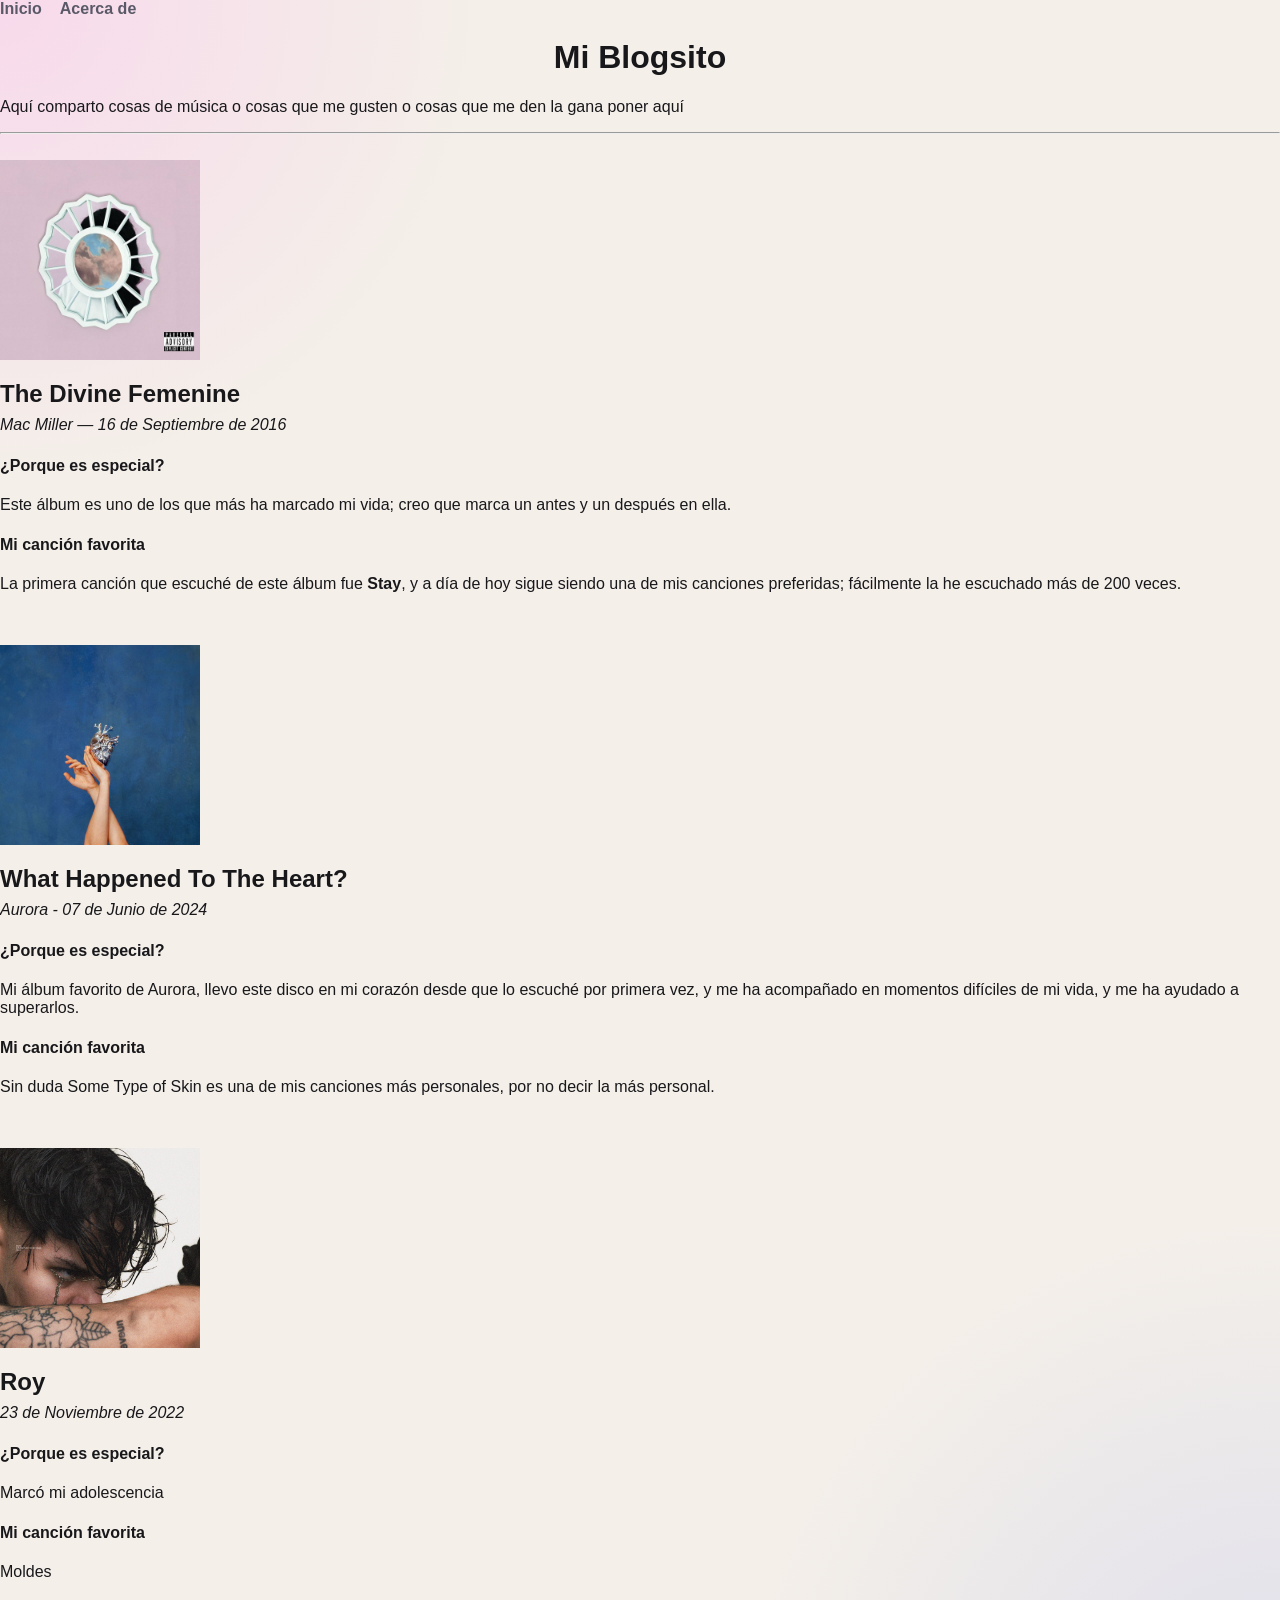
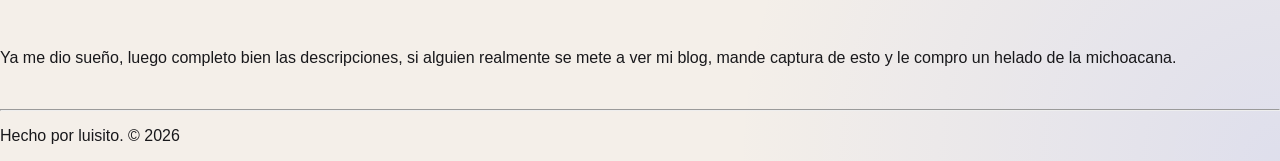
==== commit 48af0177: "Cambios de cositas" ====
--- a/index.html
+++ b/index.html
@@ -1,241 +1,128 @@
 <!DOCTYPE html>
 <html lang="es">
- <head>
-   <meta charset="UTF-8" />
-   <meta name="viewport" content="width=device-width, initial-scale=1.0" />
-   <title>Album Reviews</title>
-   <link rel="stylesheet" href="css/style.css" />
- </head>
- <body>
-   <header class="topbar">
-     <div class="brand">
-       <span class="brand-mark">L</span>
-       <span>luisito reviews</span>
-     </div>
-     <nav class="nav">
-       <a href="#albumes">Álbumes</a>
-       <a href="#about">Sobre mí</a>
-     </nav>
-   </header>
+<head>
+    <meta charset="UTF-8">
+    <meta name="viewport" content="width=device-width, initial-scale=1.0">
+    <title>Blogsito</title>
+    <link rel="stylesheet" href="css/style.css">
+</head>
+<body>
+    <header>
+      <nav class="nav">
+        <a href="index.html" ="active">Inicio</a>
+        <a href="about.html">Acerca de</a>
+      </nav>
+       <h1 align="center">Mi Blogsito</h1>
+    <p>Aquí comparto cosas de música o cosas que me gusten o cosas que me den la gana poner aquí</p>
+    </header> 
+<hr>
+<br>
 
-   <main class="page-shell">
-     <section class="hero">
-       <div class="hero-copy">
-         <p class="eyebrow">Blog musical personal</p>
-         <h1>Opiniones sobre álbumes que me han marcado.</h1>
-         <p class="lead">
-           Aquí guardo discos, canciones y momentos que se quedaron conmigo.
-           Un rincón para compartir lo que escucho y lo que siento cuando suena cada una de estas obras.
-         </p>
-         <div class="hero-actions">
-           <a class="button primary" href="#albumes">Ver reseñas</a>
-           <a class="button ghost" href="#about">Conóceme</a>
-         </div>
-       </div>
-
-       <div class="hero-card">
-         <div class="mini-label">Favorito del momento</div>
-         <h2>What Happened To The Heart?</h2>
-         <p>Aurora</p>
-         <div class="rating">
-           <span>★★★★★</span>
-           <small>9.8/10</small>
-         </div>
-       </div>
-     </section>
-
-     <section class="stats" aria-label="estadísticas de la página">
-       <div class="stat">
-         <strong>3</strong>
-         <span>álbumes favoritos</span>
-       </div>
-       <div class="stat">
-         <strong>∞</strong>
-         <span>reproducciones</span>
-       </div>
-       <div class="stat">
-         <strong>100%</strong>
-         <span>sentimiento puro</span>
-       </div>
-     </section>
-
-     <section class="albums" id="albumes">
-       <article class="album-card album-card--pink">
-         <div class="cover-wrap">
-           <img src="img/TDF.jpg" alt="Portada de The Divine Femenine" />
-         </div>
-
-         <div class="album-body">
-           <div class="meta-row">
-             <span class="tag">R&B / Soul</span>
-             <span class="year">2016</span>
-           </div>
-           <h3>The Divine Femenine</h3>
-           <p class="artist">Mac Miller</p>
-
-           <div class="section-block">
-             <h4>¿Por qué es especial?</h4>
-             <p>
-               Este álbum es uno de los que más ha marcado mi vida; siento que fue un antes y un después.
-               Su mezcla de calma, sensualidad y vulnerabilidad lo convierte en una experiencia muy personal.
-             </p>
+<main>
+    <div id="album1">
+        <article>
+            <div style="text-align: center;">
+            <img src="img/TDF.jpg" width="200">
             </div>
 
-           <div class="section-block">
-             <h4>Mi canción favorita</h4>
-             <p>
-               <strong>Stay</strong> fue la primera que escuché y, hasta hoy, sigue siendo una de las canciones que más repito.
-               Tiene ese balance perfecto entre emoción y detalle.
-             </p>
-           </div>
-         </div>
-       </article>
+            <h2 >
+                The Divine Femenine
+                <br>
+                <span style="font-weight: normal; font-size: 16px;"><em>Mac Miller — 16 de Septiembre de 2016</em></span>
+            </h2> 
 
-       <article class="album-card album-card--blue">
-         <div class="cover-wrap">
-           <img src="img/WHTTH.jpg" alt="Portada de What Happened To The Heart?" />
-         </div>
+           <h4>
+            ¿Porque es especial?
+           </h4>
+           <p>
+            Este álbum es uno de los que más ha marcado mi vida; creo que marca un antes y un después en ella.
+           </p>
 
-         <div class="album-body">
-           <div class="meta-row">
-             <span class="tag">Indie / Pop</span>
-             <span class="year">2024</span>
-           </div>
-           <h3>What Happened To The Heart?</h3>
-           <p class="artist">Aurora</p>
+           <h4>Mi canción favorita</h4>
+            <p >
+            La primera canción que escuché de este álbum fue <b>Stay</b>, y a día de hoy 
+            sigue siendo una de mis canciones preferidas; fácilmente la he escuchado más de 200 veces.
+            </p>
+        </article>
+    </div>
 
-           <div class="section-block">
-             <h4>¿Por qué es especial?</h4>
-             <p>
-               Es mi álbum favorito de Aurora. Lo llevo en el corazón desde la primera escucha y me ha acompañado en momentos difíciles,
-               ayudándome a entender y a superar muchas cosas.
-             </p>
-           </div>
+        <br>
+        <br>
 
-           <div class="section-block">
-             <h4>Mi canción favorita</h4>
-             <p>
-               <strong>Some Type of Skin</strong> es una de las canciones más personales que he escuchado.
-               Tiene la capacidad de llegar muy profundo sin necesidad de hacer ruido.
-             </p>
-           </div>
-         </div>
-       </article>
+    <div id="album2">
+        <article>
+            <div style="text-align: center;">
+            <img src="img/WHTTH.jpg" width="200">
+            </div>
 
-       <article class="album-card album-card--gray">
-         <div class="cover-wrap">
-           <img src="img/ROY.jpeg" alt="Portada del álbum Roy" />
-         </div>
+            <h2 >
+                What Happened To The Heart?
+                <br>
+                <span style="font-weight: normal; font-size: 16px;"><em>Aurora - 07 de Junio de 2024</em></span>
+            </h2> 
 
-         <div class="album-body">
-           <div class="meta-row">
-             <span class="tag">Alternativo</span>
-             <span class="year">2022</span>
-           </div>
-           <h3>Roy</h3>
-           <p class="artist">Álbum favorito de la adolescencia</p>
+           <h4>
+            ¿Porque es especial?
+           </h4>
+           <p>
+           Mi álbum favorito de Aurora, llevo este disco en mi corazón desde que lo escuché por primera vez, 
+           y me ha acompañado en momentos difíciles de mi vida, y me ha ayudado a superarlos.
+           </p>
 
-           <div class="section-block">
-             <h4>¿Por qué es especial?</h4>
-             <p>
-               Marcó una etapa muy importante de mi adolescencia. Tiene esa energía que te devuelve recuerdos,
-               emociones y momentos que todavía se sienten muy presentes.
-             </p>
-           </div>
+           <h4>Mi canción favorita</h4>
+            <p >
+            Sin duda Some Type of Skin es una de mis canciones más personales, por no decir la más personal.
+            </p>
+        </article>
+    </div>
 
-           <div class="section-block">
-             <h4>Mi canción favorita</h4>
-             <p>
-               <strong>Moldes</strong> es la que más me representa. Tiene algo íntimo y tan directo que siempre me hace sentir en casa.
-             </p>
-           </div>
-         </div>
-       </article>
-     </section>
+        <br>
+        <br>
 
-     <section class="comments" id="comentarios">
-       <div class="comments-header">
-         <p class="eyebrow">Tu opinión importa</p>
-         <h2>Déjame tu comentario</h2>
-       </div>
+    <div id="album3">
+        <article>
+            <div style="text-align: center;">
+            <img src="img/ROY.jpeg" width="200">
+            </div>
 
-       <form id="comment-form" class="comment-form">
-         <div class="field-row">
-           <label>
-             <span>Nombre</span>
-             <input type="text" name="name" placeholder="Tu nombre" required />
-           </label>
+            <h2 >
+                Roy
+                <br>
+                <span style="font-weight: normal; font-size: 16px;"><em>23 de Noviembre de 2022</em></span>
+            </h2> 
 
-           <label>
-             <span>Álbum</span>
-             <select name="album" required>
-               <option value="">Selecciona uno</option>
-               <option value="The Divine Femenine">The Divine Femenine</option>
-               <option value="What Happened To The Heart?">What Happened To The Heart?</option>
-               <option value="Roy">Roy</option>
-             </select>
-           </label>
-         </div>
+           <h4>
+            ¿Porque es especial?
+           </h4>
+           <p>
+          Marcó mi adolescencia
+           </p>
 
-         <label>
-           <span>Comentario</span>
-           <textarea
-             name="message"
-             rows="5"
-             placeholder="Cuéntame qué te gustó o qué te gustaría escuchar después..."
-             required
-           ></textarea>
-         </label>
+           <h4>Mi canción favorita</h4>
+            <p >
+            Moldes
+            </p>
+        </article>
+    </div>
+    <br>
+    <br>
 
-         <div class="form-actions">
-           <button type="submit" class="button primary">Enviar comentario</button>
-           <p id="form-message" class="form-message" aria-live="polite"></p>
-         </div>
-       </form>
-     </section>
+    <div id="xd">
+        <p>
+            Ya me dio sueño, luego completo bien las descripciones, si alguien realmente se mete a ver mi blog,
+             mande captura de esto y le compro un helado de la michoacana.  
+        </p>
+    </div>
 
-     <section class="about" id="about">
-       <div class="about-card">
-         <p class="eyebrow">Sobre este espacio</p>
-         <h2>Un blog para guardar lo que me gusta escuchar.</h2>
-         <p>
-           Aquí comparto mis opiniones, mis canciones favoritas y los discos que me acompañan en cada etapa.
-           La música no solo se escucha, también se vive, se recuerda y se vuelve parte de uno.
-         </p>
-       </div>
-     </section>
-   </main>
 
-   <footer class="footer">
-     <p>Hecho por luisito. © 2026</p>
-   </footer>
+    </main>
 
-   <script>
-     const form = document.getElementById("comment-form");
-     const formMessage = document.getElementById("form-message");
-    const recipientEmail = "arroyo.flores.luisdayan@gmail.com";
+    <br>
+    <hr>
 
-    form.addEventListener("submit", function (event) {
-      event.preventDefault();
+    <footer>
+        <p>Hecho por luisito. &copy; 2026</p>
+    </footer>
 
-      const name = form.elements.name.value.trim();
-      const album = form.elements.album.value;
-      const message = form.elements.message.value.trim();
-
-      if (!name || !album || !message) {
-        formMessage.textContent = "Por favor completa todos los campos.";
-        formMessage.style.color = "#b91c1c";
-        return;
-      }
-
-      const subject = encodeURIComponent(`Nuevo comentario: ${name} - ${album}`);
-      const body = encodeURIComponent(
-        `Nombre: ${name}\nÁlbum: ${album}\n\nComentario:\n${message}`
-      );
-
-      formMessage.textContent = `Gracias, ${name}! Se ha abierto tu cliente de correo para enviar el comentario.`;
-      formMessage.style.color = "#166534";
-
-      window.location.href = `mailto:${recipientEmail}?subject=${subject}&body=${body}`;
- </body>
+</body>
 </html>
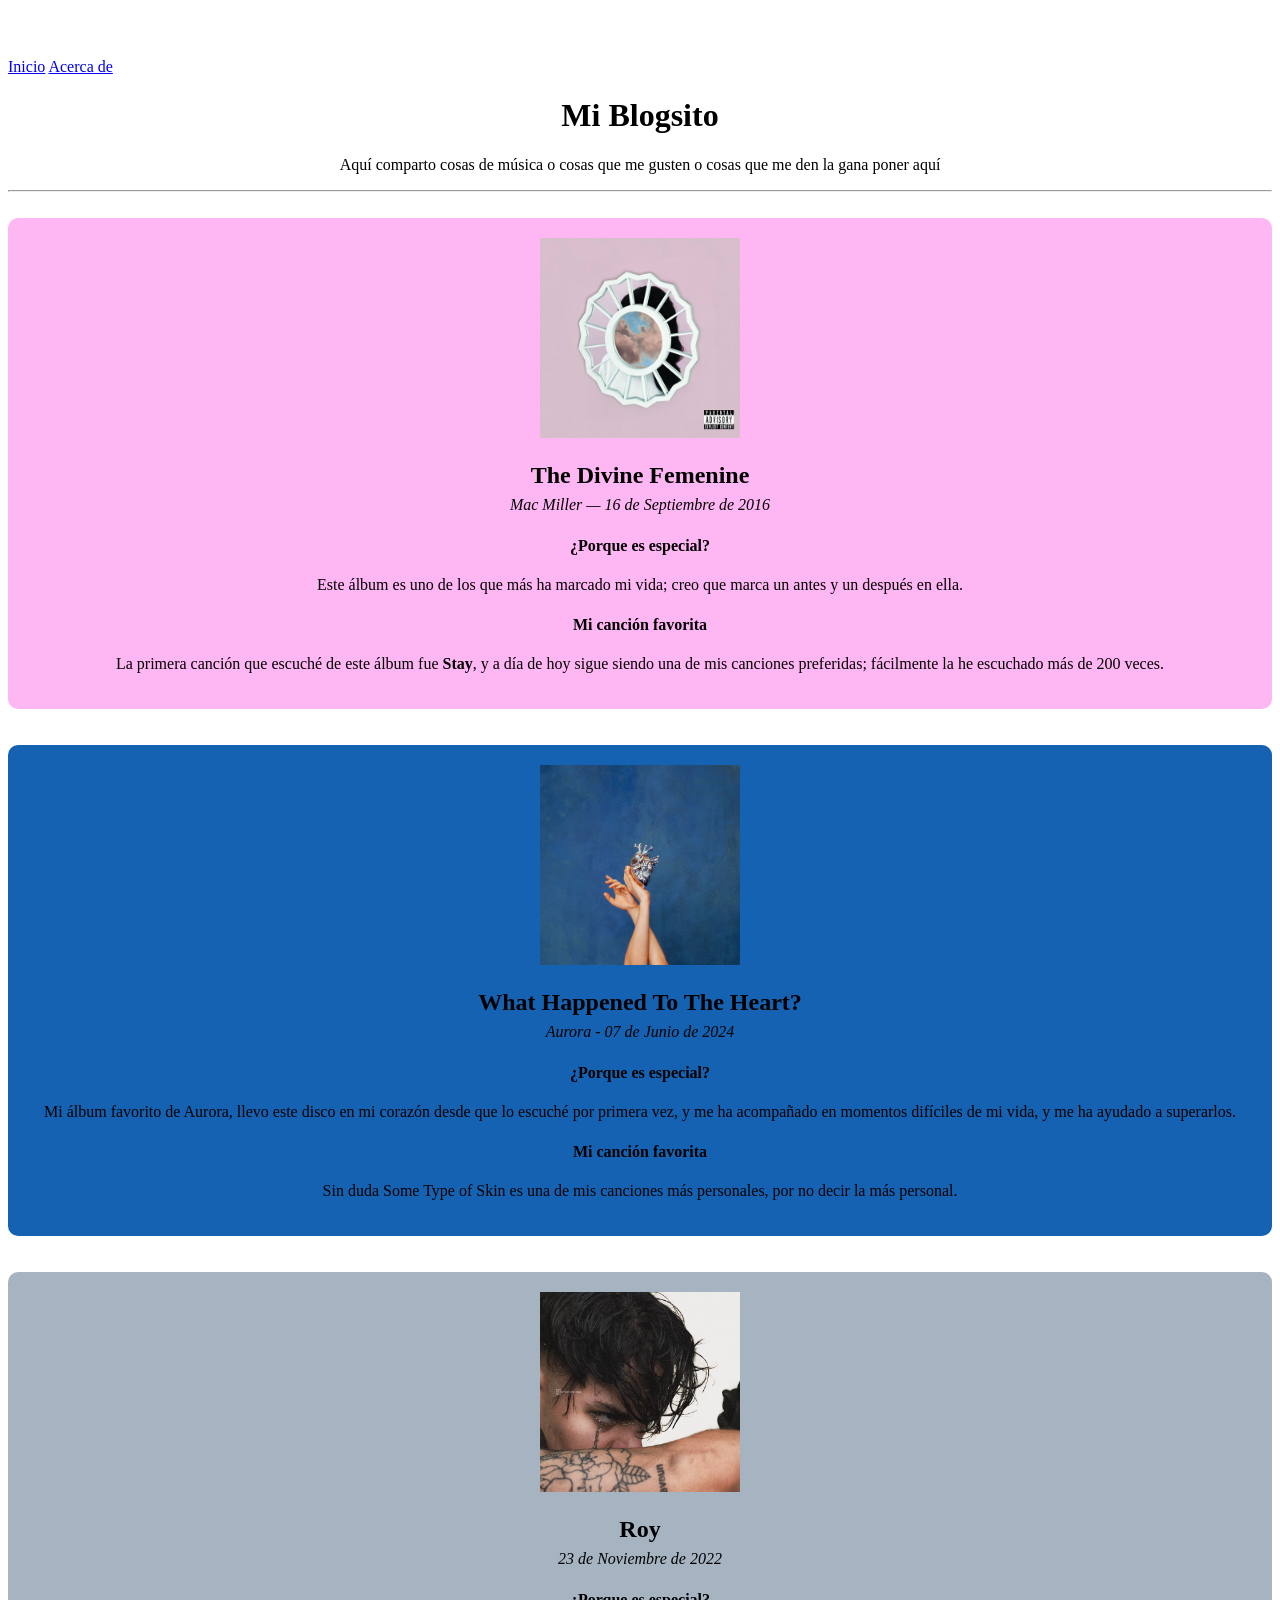
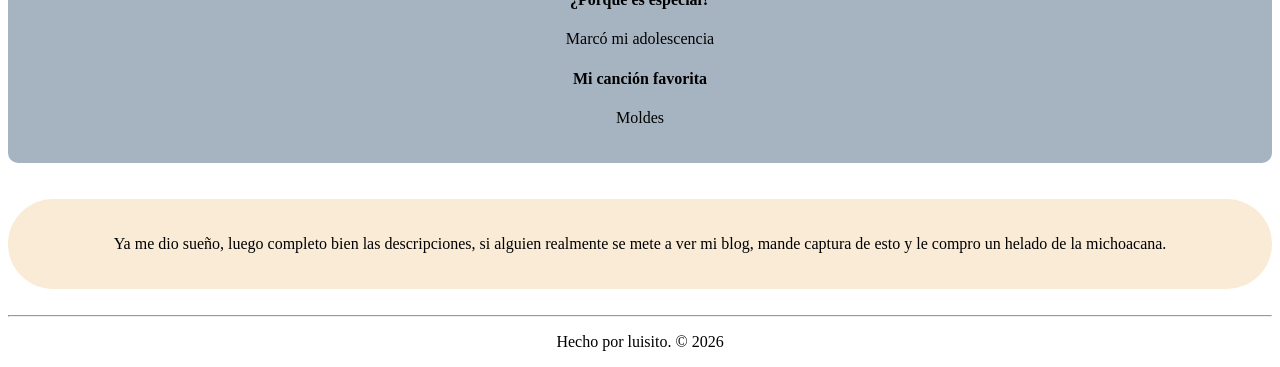
==== commit ba863b82: "Acomodando apuntes" ====
--- a/index.html
+++ b/index.html
@@ -8,9 +8,9 @@
 </head>
 <body>
     <header>
-      <nav class="nav">
+      <nav class="nav-principal">
         <a href="index.html" ="active">Inicio</a>
-        <a href="about.html">Acerca de</a>
+        <a href="sobremi.html">Acerca de</a>
       </nav>
        <h1 align="center">Mi Blogsito</h1>
     <p>Aquí comparto cosas de música o cosas que me gusten o cosas que me den la gana poner aquí</p>
--- a/css/style.css
+++ b/css/style.css
@@ -1,496 +1,37 @@
-:root {
- --bg: #f4efe9;
- --bg-strong: #1a1a1d;
- --card: rgba(255, 255, 255, 0.72);
- --card-strong: rgba(255, 255, 255, 0.9);
- --text: #18181b;
- --muted: #5a5968;
- --shadow: 0 25px 50px rgba(16, 18, 29, 0.18);
- --pink: #f9d4ec;
- --pink-deep: #e862b0;
- --blue: #dfefff;
- --blue-deep: #2a5aa8;
- --gray: #dfe4eb;
- --gray-deep: #4d5f73;
+p, h2, h4 {
+    text-align: center;
 }
 
-* {
- box-sizing: border-box;
+#album1{
+   background-color: #ffb7f4; 
+    padding: 20px;
+    border-radius: 10px;
 }
 
-html {
- scroll-behavior: smooth;
+#album2{
+   background-color: #1562b3; 
+    padding: 20px;
+    border-radius: 10px;
+}
+
+#album3{
+   background-color: #a6b4c2; 
+    padding: 20px;
+    border-radius: 10px;
+}
+#xd{
+background-color: antiquewhite;
+padding: 20px;
+border-radius: 50px;
+}
+
+.nav{
+    display: block;
+    padding: 30px;
 }
 
 body {
- margin: 0;
- min-height: 100vh;
- background:
-   radial-gradient(circle at top left, rgba(249, 212, 236, 0.8), transparent 22%),
-   radial-gradient(circle at bottom right, rgba(91, 124, 255, 0.14), transparent 25%),
-   var(--bg);
- color: var(--text);
- font-family: "Segoe UI", Tahoma, Geneva, Verdana, sans-serif;
-}
-
-img {
- max-width: 100%;
- display: block;
-}
-
-.topbar {
- max-width: 1200px;
- margin: 0 auto;
- padding: 30px 25px;
- display: flex;
- align-items: center;
- justify-content: space-between;
-}
-
-.brand {
- display: inline-flex;
- align-items: center;
- gap: 12px;
- font-weight: 700;
- letter-spacing: 0.08em;
- text-transform: lowercase;
-}
-
-.brand-mark {
- width: 36px;
- height: 36px;
- border-radius: 12px;
- display: grid;
- place-items: center;
- background: linear-gradient(135deg, #111827, #3b82f6);
- color: white;
- box-shadow: var(--shadow);
-}
-
-.nav {
- display: flex;
- gap: 18px;
-}
-
-.nav a {
- color: var(--muted);
- text-decoration: none;
- font-weight: 600;
-}
-
-.page-shell {
- max-width: 1200px;
- margin: 0 auto;
- padding: 20px 24px 48px;
-}
-
-.hero {
- display: grid;
- grid-template-columns: 1.4fr 0.9fr;
- gap: 28px;
- align-items: center;
- padding: 34px 0 30px;
-}
-
-.eyebrow {
- margin: 0 0 14px;
- font-size: 0.8rem;
- font-weight: 700;
- letter-spacing: 0.2em;
- text-transform: uppercase;
- color: var(--pink-deep);
-}
-
-.hero-copy h1 {
- margin: 0;
- font-size: clamp(2.4rem, 5vw, 5rem);
- line-height: 0.96;
- letter-spacing: -0.06em;
-}
-
-.lead {
- max-width: 680px;
- margin-top: 18px;
- color: var(--muted);
- font-size: 1.08rem;
- line-height: 1.7;
-}
-
-.hero-actions {
- display: flex;
- gap: 16px;
- flex-wrap: wrap;
- margin-top: 28px;
-}
-
-.button {
- display: inline-flex;
- align-items: center;
- justify-content: center;
- padding: 0.9rem 1.5rem;
- border-radius: 999px;
- text-decoration: none;
- font-weight: 700;
- transition: transform 0.2s ease, box-shadow 0.2s ease;
-}
-
-.button:hover {
- transform: translateY(-2px);
-}
-
-.button.primary {
- color: white;
- background: linear-gradient(135deg, #111827, #3b82f6);
- box-shadow: 0 20px 30px rgba(59, 130, 246, 0.25);
-}
-
-.button.ghost {
- color: var(--text);
- background: rgba(17, 24, 39, 0.04);
- border: 1px solid rgba(17, 24, 39, 0.12);
-}
-
-.hero-card {
- min-height: 320px;
- padding: 28px;
- border-radius: 30px;
- background: linear-gradient(135deg, rgba(15, 23, 42, 0.95), rgba(59, 130, 246, 0.8));
- color: white;
- box-shadow: var(--shadow);
- display: flex;
- flex-direction: column;
- justify-content: end;
-}
-
-.mini-label {
- display: inline-block;
- width: fit-content;
- padding: 8px 12px;
- border-radius: 999px;
- background: rgba(255, 255, 255, 0.14);
- font-size: 0.72rem;
- font-weight: 700;
- text-transform: uppercase;
- letter-spacing: 0.12em;
-}
-
-.hero-card h2 {
- margin: 20px 0 8px;
- font-size: clamp(2rem, 3vw, 2.7rem);
- letter-spacing: -0.05em;
-}
-
-.hero-card p {
- margin: 0;
- font-size: 1.05rem;
- opacity: 0.9;
-}
-
-.rating {
- margin-top: 20px;
- display: flex;
- align-items: center;
- gap: 16px;
- font-size: 1.1rem;
-}
-
-.rating span {
- color: #fbbf24;
- letter-spacing: 0.1em;
-}
-
-.stats {
- display: grid;
- grid-template-columns: repeat(3, minmax(0, 1fr));
- gap: 16px;
- margin: 16px 0 28px;
-}
-
-.stat {
- padding: 22px 20px;
- border-radius: 22px;
- background: rgba(255, 255, 255, 0.6);
- border: 1px solid rgba(17, 24, 39, 0.06);
- display: flex;
- flex-direction: column;
- align-items: center;
- justify-content: center;
- box-shadow: 0 10px 30px rgba(15, 23, 42, 0.05);
-}
-
-.stat strong {
- font-size: clamp(2rem, 3vw, 2.8rem);
- line-height: 1;
-}
-
-.stat span {
- margin-top: 10px;
- color: var(--muted);
- font-weight: 600;
- text-align: center;
-}
-
-.albums {
- display: grid;
- grid-template-columns: 1fr;
- gap: 28px;
-}
-
-.album-card {
- display: grid;
- grid-template-columns: 250px minmax(0, 1fr);
- gap: 28px;
- align-items: center;
- padding: 24px;
- border-radius: 30px;
- overflow: hidden;
- box-shadow: var(--shadow);
- border: 1px solid rgba(17, 24, 39, 0.06);
-}
-
-.album-card--pink {
- background: linear-gradient(135deg, rgba(249, 212, 236, 0.93), rgba(255, 255, 255, 0.8));
-}
-
-.album-card--blue {
- background: linear-gradient(135deg, rgba(223, 239, 255, 0.98), rgba(255, 255, 255, 0.82));
-}
-
-.album-card--gray {
- background: linear-gradient(135deg, rgba(223, 228, 235, 0.96), rgba(255, 255, 255, 0.82));
-}
-
-.cover-wrap {
- width: 100%;
- aspect-ratio: 1;
- border-radius: 24px;
- overflow: hidden;
- box-shadow: 0 20px 30px rgba(17, 24, 39, 0.18);
-}
-
-.cover-wrap img {
- width: 100%;
- height: 100%;
- object-fit: cover;
-}
-
-.album-body {
- display: flex;
- flex-direction: column;
- gap: 18px;
-}
-
-.meta-row {
- display: flex;
- align-items: center;
- justify-content: space-between;
- gap: 12px;
-}
-
-.tag,
-.year {
- display: inline-flex;
- align-items: center;
- padding: 0.42rem 0.8rem;
- border-radius: 999px;
- font-size: 0.74rem;
- font-weight: 700;
- letter-spacing: 0.08em;
- text-transform: uppercase;
-}
-
-.tag {
- background: rgba(17, 24, 39, 0.08);
-}
-
-.year {
- background: rgba(255, 255, 255, 0.45);
-}
-
-.album-card h3 {
- margin: 0;
- font-size: clamp(2rem, 3vw, 2.6rem);
- line-height: 1.05;
- letter-spacing: -0.06em;
-}
-
-.artist {
- margin: -6px 0 0;
- color: var(--muted);
- font-weight: 700;
- font-style: italic;
-}
-
-.section-block {
- display: flex;
- flex-direction: column;
- gap: 8px;
-}
-
-.section-block h4 {
- margin: 0;
- font-size: 1rem;
- text-transform: uppercase;
- letter-spacing: 0.08em;
- color: var(--text);
-}
-
-.section-block p {
- margin: 0;
- line-height: 1.7;
- color: rgba(24, 24, 27, 0.82);
-}
-
-.comments {
- padding-top: 12px;
-}
-
-.comments-header {
- margin-bottom: 18px;
-}
-
-.comments-header h2 {
- margin: 0;
- font-size: clamp(2rem, 3vw, 3rem);
- letter-spacing: -0.06em;
-}
-
-.comment-form {
- background: rgba(255, 255, 255, 0.74);
- border: 1px solid rgba(17, 24, 39, 0.08);
- box-shadow: var(--shadow);
- border-radius: 28px;
- padding: 26px;
- display: flex;
- flex-direction: column;
- gap: 20px;
-}
-
-.field-row {
- display: grid;
- grid-template-columns: repeat(2, minmax(0, 1fr));
- gap: 18px;
-}
-
-.comment-form label {
- display: flex;
- flex-direction: column;
- gap: 10px;
- font-weight: 600;
- color: var(--text);
-}
-
-.comment-form input,
-.comment-form select,
-.comment-form textarea {
- width: 100%;
- border: 1px solid rgba(17, 24, 39, 0.12);
- border-radius: 16px;
- background: rgba(255, 255, 255, 0.85);
- padding: 0.9rem 1rem;
- font: inherit;
- color: var(--text);
- transition: border-color 0.2s ease, box-shadow 0.2s ease;
-}
-
-.comment-form input:focus,
-.comment-form select:focus,
-.comment-form textarea:focus {
- outline: none;
- border-color: rgba(59, 130, 246, 0.8);
- box-shadow: 0 0 0 4px rgba(59, 130, 246, 0.12);
-}
-
-.comment-form textarea {
- resize: vertical;
- min-height: 140px;
-}
-
-.form-actions {
- display: flex;
- align-items: center;
- justify-content: space-between;
- gap: 20px;
- flex-wrap: wrap;
-}
-
-.form-message {
- margin: 0;
- font-weight: 600;
- min-height: 24px;
-}
-
-.about {
- padding-top: 28px;
-}
-
-.about-card {
- padding: 36px 28px;
- background: rgba(17, 24, 39, 0.96);
- color: white;
- border-radius: 30px;
- box-shadow: var(--shadow);
-}
-
-.about-card h2 {
- margin: 0 0 12px;
- font-size: clamp(2rem, 3vw, 3rem);
- letter-spacing: -0.06em;
-}
-
-.about-card p {
- margin: 0;
- color: rgba(255, 255, 255, 0.8);
- line-height: 1.8;
-}
-
-.footer {
- padding: 28px 20px 40px;
- text-align: center;
- color: var(--muted);
-}
-
-@media (max-width: 800px) {
- .topbar {
-   flex-direction: column;
-   gap: 16px;
- }
-
- .hero {
-   grid-template-columns: 1fr;
- }
-
- .stats {
-   grid-template-columns: 1fr;
- }
-
- .album-card {
-   grid-template-columns: 1fr;
- }
-}
-
-@media (max-width: 540px) {
- .page-shell {
-   padding-left: 16px;
-   padding-right: 16px;
- }
-
- .topbar {
-   padding-left: 16px;
-   padding-right: 16px;
- }
-
- .nav {
-   gap: 10px;
-   font-size: 0.9rem;
- }
-
- .album-card {
-   padding: 18px;
- }
-
- .cover-wrap {
-   max-width: 280px;
-   margin: 0 auto;
- }
+    background-color: #ffffff
+    text-align: center;
+    padding-top: 50px;
 }
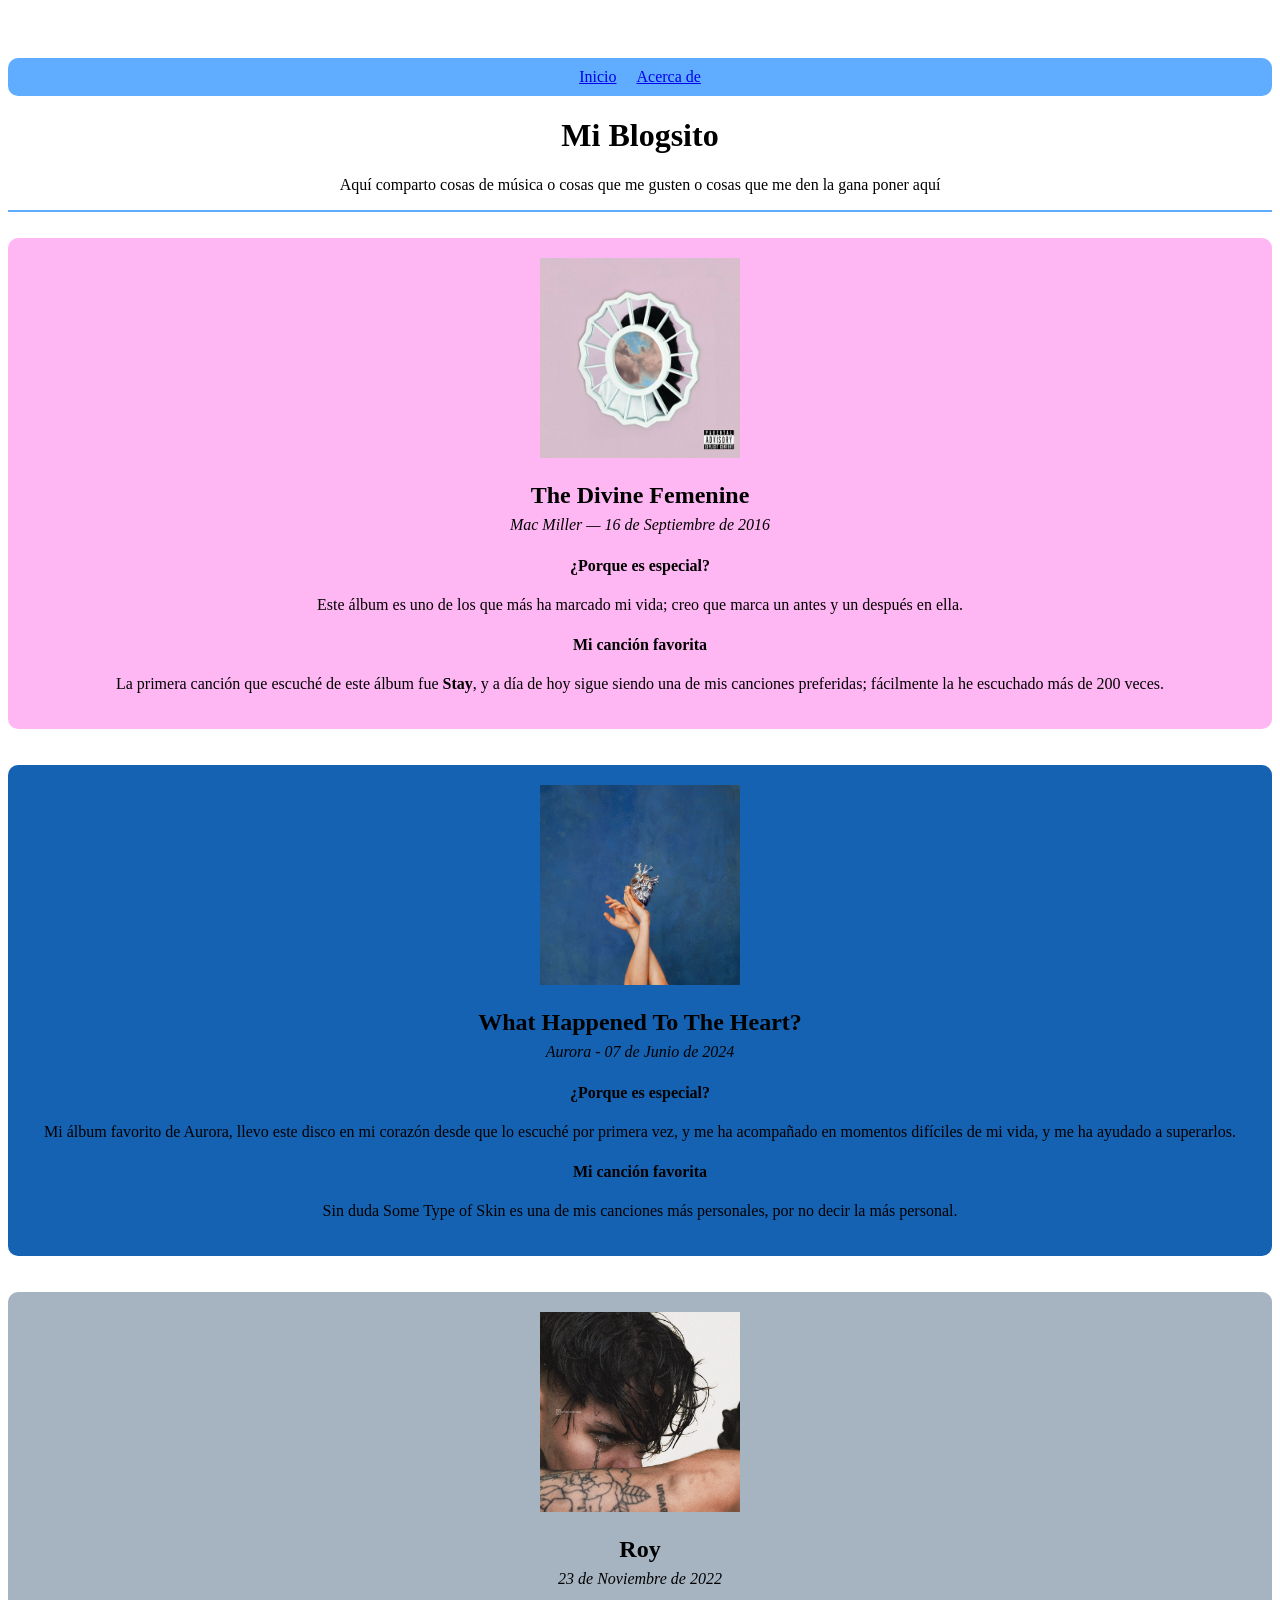
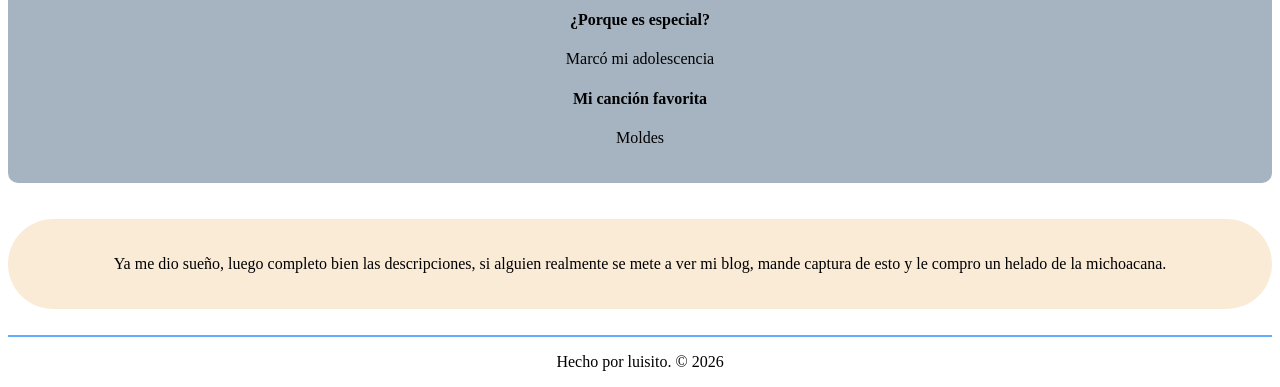
==== commit c06a0ab2: "CAmbios nocturnos" ====
--- a/index.html
+++ b/index.html
@@ -15,15 +15,13 @@
        <h1 align="center">Mi Blogsito</h1>
     <p>Aquí comparto cosas de música o cosas que me gusten o cosas que me den la gana poner aquí</p>
     </header> 
-<hr>
+<hr class="hr-principal">
 <br>
 
 <main>
     <div id="album1">
         <article>
-            <div style="text-align: center;">
             <img src="img/TDF.jpg" width="200">
-            </div>
 
             <h2 >
                 The Divine Femenine
@@ -51,10 +49,7 @@
 
     <div id="album2">
         <article>
-            <div style="text-align: center;">
             <img src="img/WHTTH.jpg" width="200">
-            </div>
-
             <h2 >
                 What Happened To The Heart?
                 <br>
--- a/css/style.css
+++ b/css/style.css
@@ -1,37 +1,61 @@
+/* ESTILOS GENERALES */
+body {
+    background-color: #ffffff;
+    padding-top: 50px;
+    text-align: center;
+}
+
 p, h2, h4 {
     text-align: center;
 }
+hr{
+    border: 1px solid #60adff;
+}
 
-#album1{
-   background-color: #ffb7f4; 
+
+/* NAVEGACIÓN */
+.nav-principal {
+    display: flex;
+    gap: 20px; 
+    justify-content: center; 
+    border-radius: 10px;
+    background-color: #60adff; 
+    padding: 10px 10px 10px; 
+}
+
+.nav-secundario {
+    display: flex;
+    gap: 20px; 
+    justify-content: center; 
+    border-radius: 10px;
+    background-color: #60adff; 
+    padding: 10px 10px 10px; 
+}
+
+
+/* 3. SECCIONES DE ÁLBUMES */
+#album1 {
+    background-color: #ffb7f4; 
     padding: 20px;
     border-radius: 10px;
 }
 
-#album2{
-   background-color: #1562b3; 
+#album2 {
+    background-color: #1562b3; 
     padding: 20px;
     border-radius: 10px;
 }
 
-#album3{
-   background-color: #a6b4c2; 
+#album3 {
+    background-color: #a6b4c2; 
     padding: 20px;
     border-radius: 10px;
 }
-#xd{
-background-color: antiquewhite;
-padding: 20px;
-border-radius: 50px;
-}
 
-.nav{
-    display: block;
-    padding: 30px;
-}
 
-body {
-    background-color: #ffffff
-    text-align: center;
-    padding-top: 50px;
+/* 4. OTROS */
+#xd {
+    background-color: antiquewhite;
+    padding: 20px;
+    border-radius: 50px;
 }
